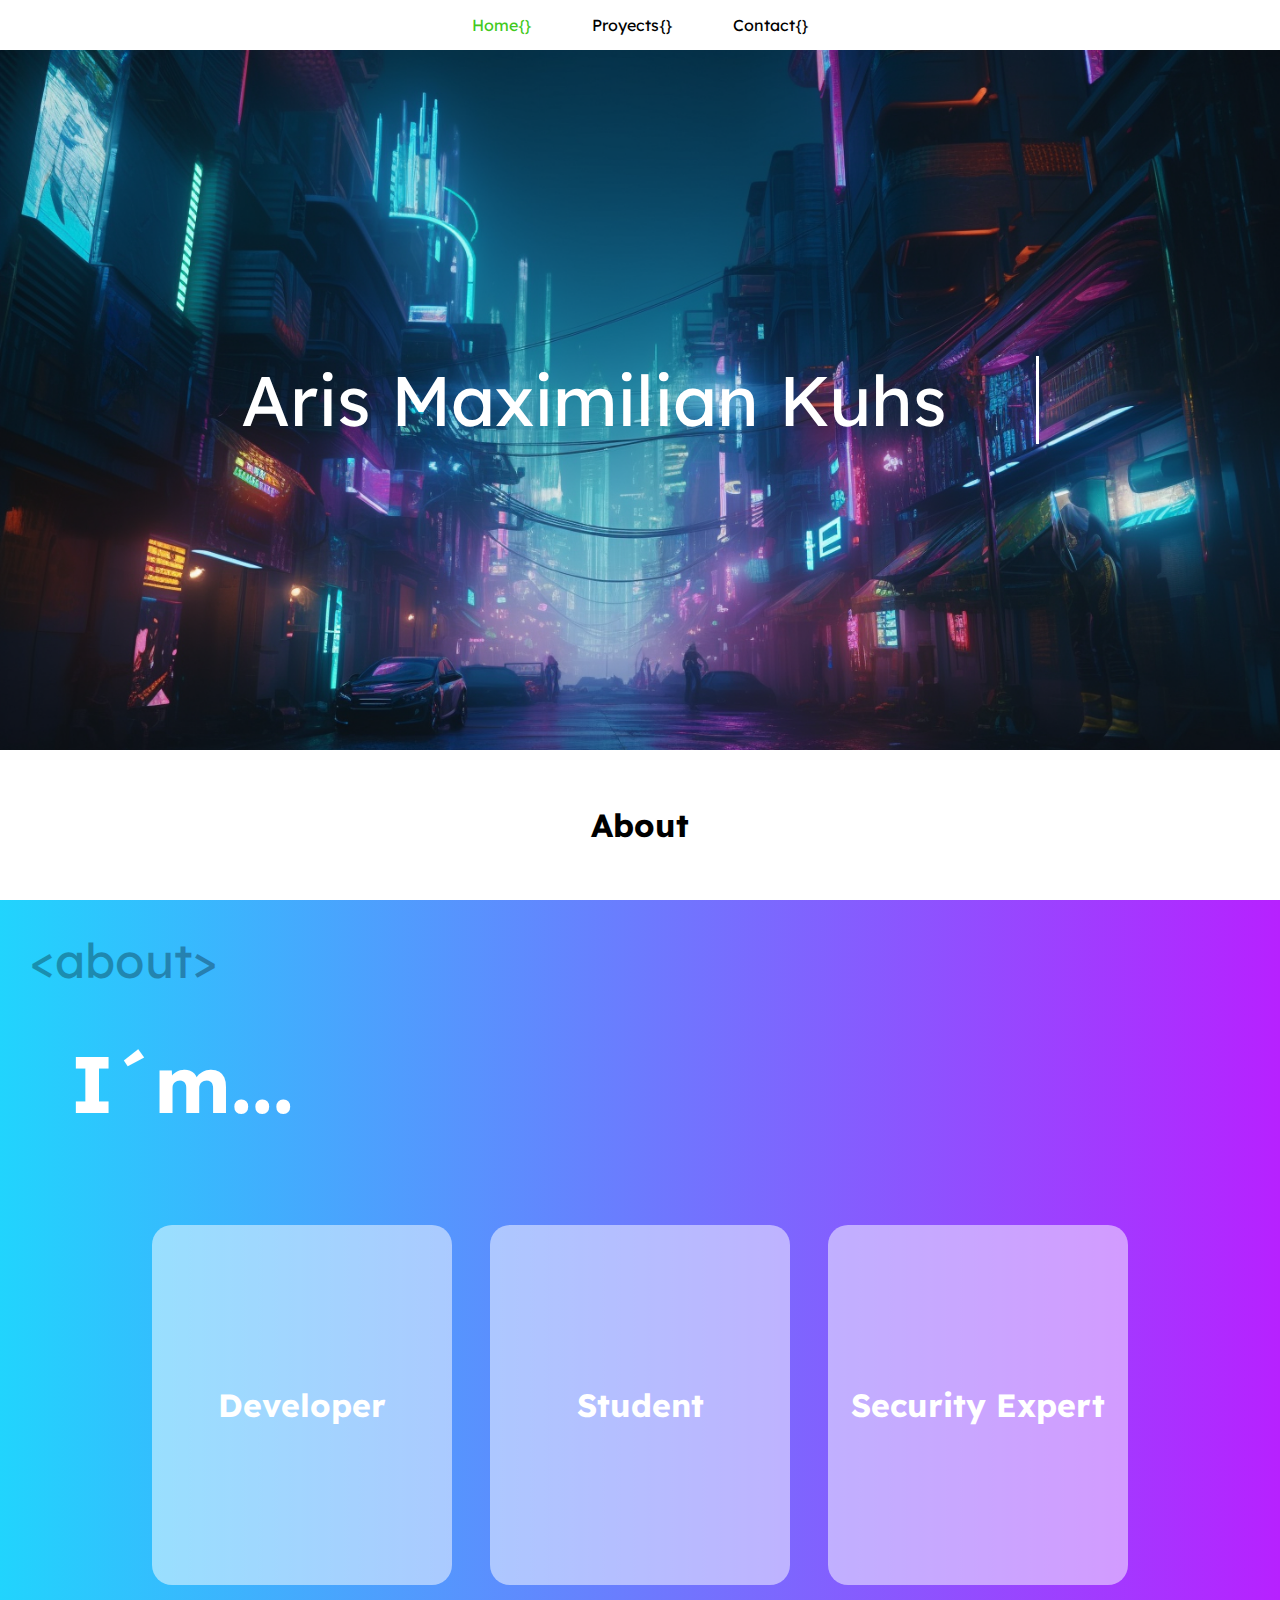
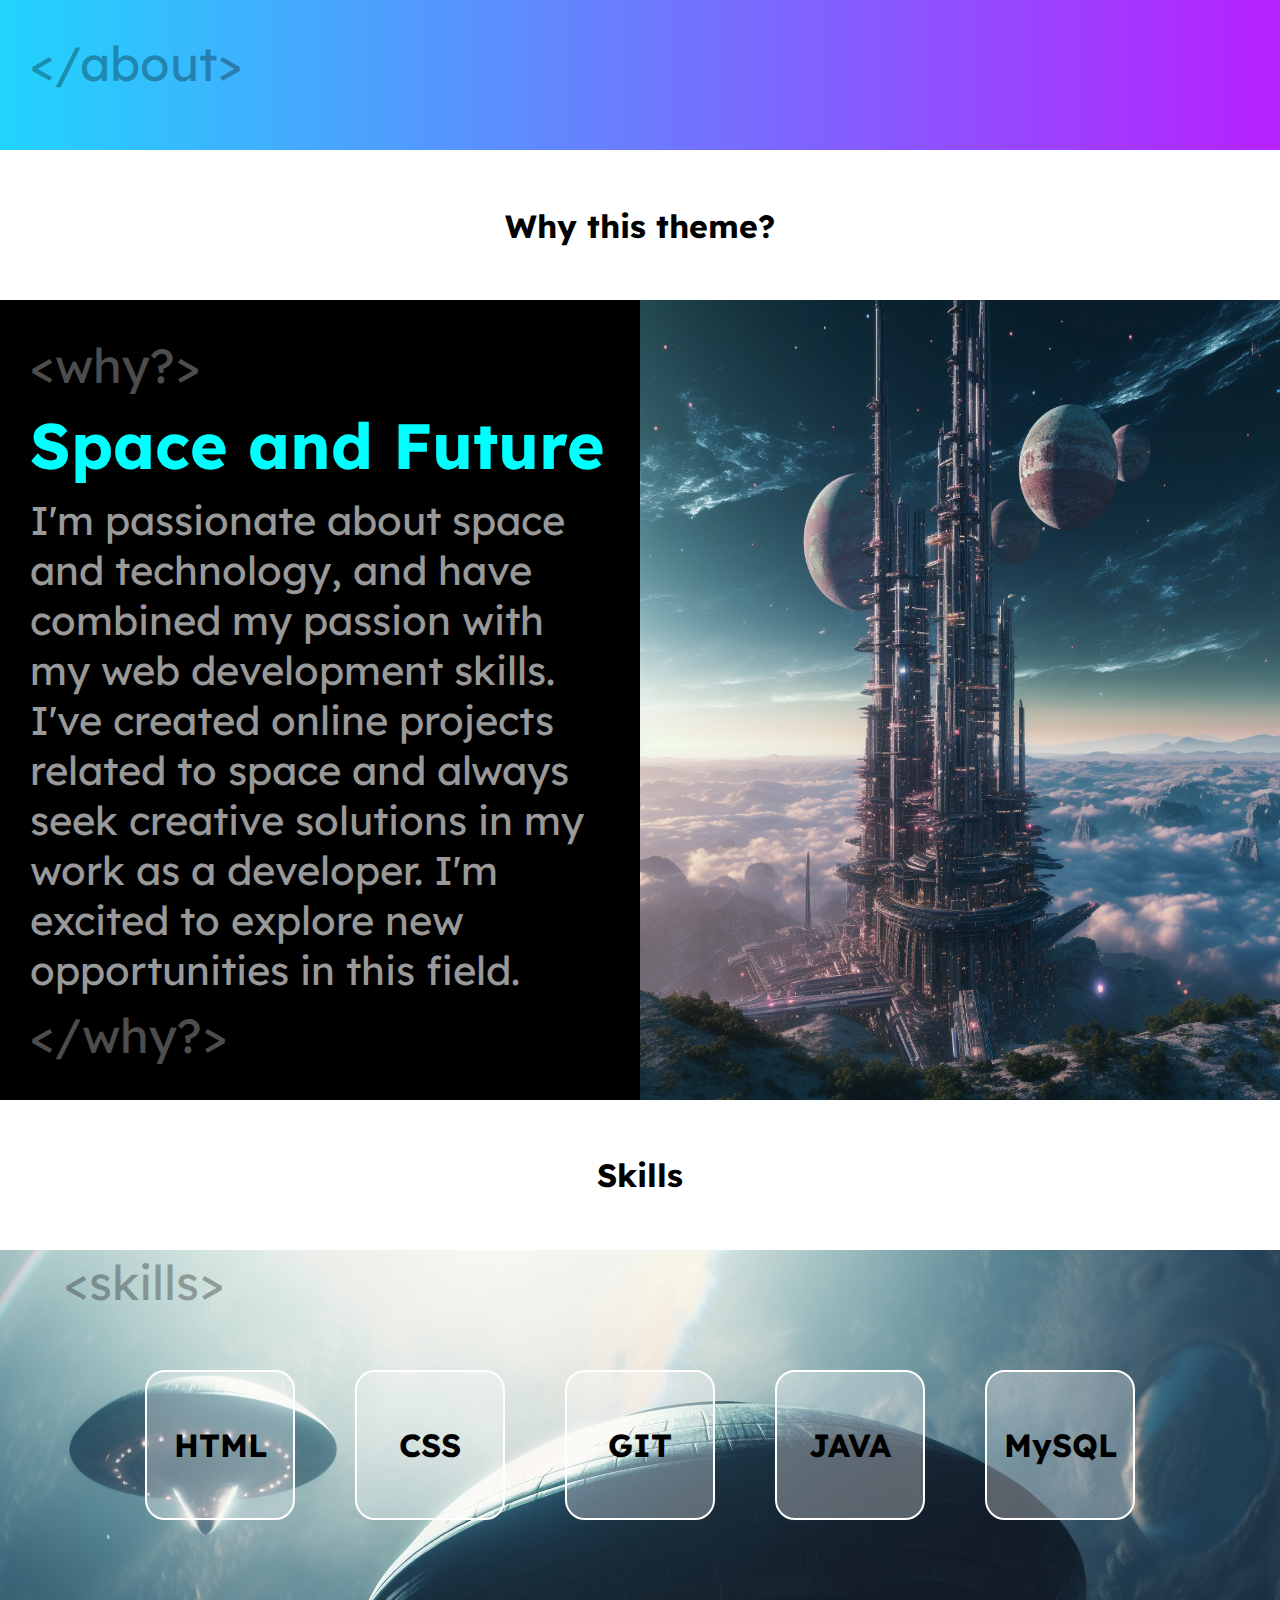
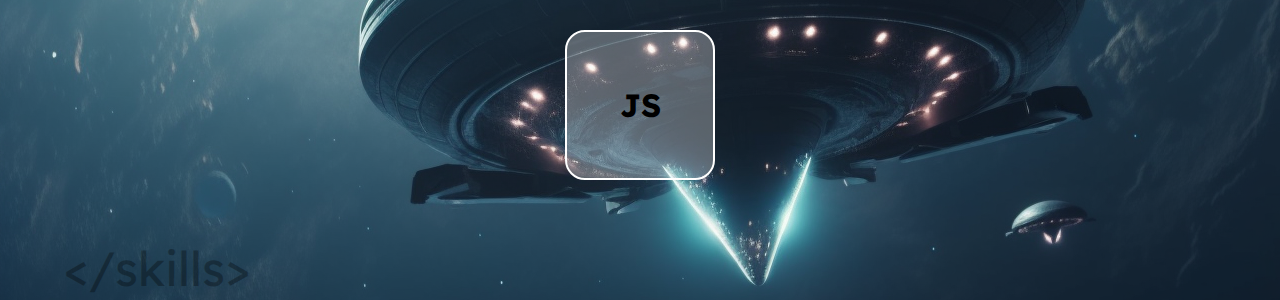
==== index.html @ 4d80224f "Primer commmit" ====
<!DOCTYPE html>
<html lang="en">
<head>
    <meta charset="UTF-8">
    <meta http-equiv="X-UA-Compatible" content="IE=edge">
    <meta name="viewport" content="width=device-width, initial-scale=1.0">
    <link rel="stylesheet" href="css/index_css.css">
    <link rel="preconnect" href="https://fonts.googleapis.com">
    <link rel="preconnect" href="https://fonts.gstatic.com" crossorigin>
    <link href="https://fonts.googleapis.com/css2?family=Lexend+Deca:wght@600&display=swap" rel="stylesheet">
    <link rel="stylesheet" href="https://cdnjs.cloudflare.com/ajax/libs/font-awesome/4.7.0/css/font-awesome.min.css"> 
    <title>Home</title>
</head>
<body>
    <header>
        <nav>
            <ul>
                <li><a href="">Contact{}</a></li>
                <li><a href="">Proyects{}</a></li>
                <li><a href="" style="color:#42C920">Home{}</a></li>
            </ul>
        </nav>
    </header>

    <div class="portada">
        <div class="texto">
            Aris Maximilian Kuhs
        </div>
    </div>
    
    <div class="container1">
        <div class="box1">
            <h1>About</h1>
        </div>
    </div>

    <div class="container2">
        <p class="about">&lt;about&gt;</p>
        <div class="box2">
            <h1>I´m...</h1>
        </div>
        <div class="main_container">
            <div class="box_container">
                <div class="box3">
                    <h1>Developer</h1> <br>
                    <p>As a web application developer with 1 year of experience, I have created and maintained dynamic and interactive websites using languages such as HTML, CSS, and JavaScript. 
                        I have worked with databases and version control tools such as Git, and have skills in teamwork and problem-solving. 
                        I am always looking for new challenges to continue learning and growing as a developer.</p>
                </div>
                <div class="box4">
                    <h1>Student</h1>
                    <p> I am an outstanding student with a grade point average of 9.9 in a middle degree and currently pursuing a higher degree with an average of 9 in most subjects. I have skills in teamwork, communication, and problem-solving, and I am always seeking new opportunities to learn and challenge myself.</p>
                </div>
                <div class="box5">
                    <h1>Security Expert</h1>
                    <p>I have an interest in cybersecurity and have basic knowledge of ethical hacking thanks to courses I have taken on my own. I like to stay up to date on the latest trends in information security and am committed to the ethical use of my skills to protect systems and data. 
                        I am excited to explore new opportunities in cybersecurity and apply my skills in a professional setting.</p>
                </div>
            </div>
        </div>
        <p class="about">&lt;/about&gt;</p>
    </div>

    <div class="container3">
        <div class="box">
            <h1>Why this theme?</h1>
        </div>
    </div>

    <div class="container4">
        <div class="box6">
            <p class="why" style="font-size: 3rem; opacity: 0.3;">&lt;why?&gt;</p>
            <h1>Space and Future</h1>
            <p>I'm passionate about space and technology, and have combined my passion with my web development skills. 
                I've created online projects related to space and always seek creative solutions in my work as a developer. 
                I'm excited to explore new opportunities in this field.</p>
            <p class="why" style="font-size: 3rem; opacity: 0.3;">&lt;/why?&gt;</p>
        </div>
        <div class="box7">
        </div>
    </div>

    <div class="container5">
        <div class="box">
            <h1>Skills</h1>
        </div>
    </div>

    <div class="container6">
        <p class="about">&lt;skills&gt;</p>
        <div class="container6_box">
            <div class="skills">
                <h1>HTML</h1>
            </div>
            <div class="skills">
                <h1>CSS</h1>
            </div>
            <div class="skills">
                <h1>GIT</h1>
            </div>
            <div class="skills">
                <h1>JAVA</h1>
            </div>
            <div class="skills">
                <h1>MySQL</h1>
            </div>
            <div class="skills">
                <h1>JS</h1>
            </div>
        </div>
        <p class="about">&lt;/skills&gt;</p>
    </div>

</body>
</html>
---- css/index_css.css ----
*{
    padding: 0px;
    margin: 0px;
    box-sizing: border-box;
    font-family: 'Lexend Deca', sans-serif;
}

body{
    height: 100vh;
}

nav{
    width: 100%;
    background-color: white;
    height: 50px;
    display: flex;
    justify-content: center;
    align-items: center;
}

nav ul {
    list-style: none;
    overflow: hidden; 
}

nav ul li{
    float: right;
}

nav ul li:hover a{
    color: #42C920;
    transition: 0.3s;
}

nav ul li a{
    text-decoration: none;
    color: black;
    margin: 30px;
}

.portada {
    height: 700px;
    display: grid;
    place-items: center;
    /* background: radial-gradient(circle at 50% -20.71%, #ff65b3 0, #ff59c0 10%, #ff4ecd 20%, #ff45d9 30%, #ff3fe6 40%, #f23cf2 50%, #d33ffe 60%, #ad46ff 70%, #7b4fff 80%, #0058ff 90%, #0060ff 100%); */
    background-image: url(../img/cyber3.png);
    background-repeat: no-repeat;
    background-size: 100% auto;
}
  
.texto {
    width: 19ch;
    animation: typing 2s steps(25), blink .5s step-end infinite alternate;
    white-space: nowrap;
    overflow: hidden;
    border-right: 3px solid;
    font-size: 70px;
    color: white;
}
  
@keyframes typing {
from {
    width: 0
}
}
    
@keyframes blink {
50% {
    border-color: transparent
}
}

.container1{
    width: 100%;
    height: 150px;
    background-color: white;
    display: flex;
    align-items: center;
    justify-content: center;
    flex-wrap: wrap;
}

.box{
    width: 75%;
    height: 75%;
    margin: 20px;
    color: black;
    display: flex;
    justify-content: center;
    align-items: center;
}

.box_texto h1{
    font-size: 65px;
    color: white;
}

.box_texto{
    width: 80%;
    height: 85%;
}

.container2{
    width: 100%;
    height: 850px;
    background: linear-gradient(to right, #21D4FD , #B721FF);
    background-repeat: no-repeat;
    background-size: 100% auto;
    display: flex;
    position: relative;
    flex-wrap: wrap;
    padding: 30px;
}

.box2{
    height: 130px;
    width: 100%;
    display: flex;
    justify-content: left;
    margin-bottom: 30px;
}

.about{
    font-size: 3rem;
    opacity: 0.3;
}

.box2 h1{
    color: white;
    font-size: 5rem;
    display: block;
    display: flex;
    align-items: center;
    margin-left: 40px;
}

.main_container{
    width: 100%;
    height: max-content;
    display: flex;
    justify-content: center;
    align-items: center;
}

.box_container{
    width: 80%;
    height: 400px;
    display: flex;
    align-items: center;
    justify-content: space-between;
    flex-wrap: wrap;
}

.box3{
    width: 300px;
    height: 90%;
    border-radius: 20px;
    background-color: rgba(255, 255, 255, 0.5);
    display: flex;
    justify-content: center;
    align-items: center;
    flex-wrap: wrap;
    padding: 20px;
}

.box3 h1{
    color: white;
    font-size: 2rem;
}

.box3 p{
    display: none;
}


.box4{
    width: 300px;
    height: 90%;
    border-radius: 20px;
    background-color: rgba(255, 255, 255, 0.5);
    display: flex;
    justify-content: center;
    align-items: center;
    flex-wrap: wrap;
    padding: 20px;
}

.box4 h1{
    color: white;
    font-size: 2rem;
}

.box4 p{
    display: none;
}

.box5{
    width: 300px;
    height: 90%;
    border-radius: 20px;
    background-color: rgba(255, 255, 255, 0.5);
    display: flex;
    justify-content: center;
    align-items: center;
    flex-wrap: wrap;
    padding: 20px;
}

.box5 h1{
    color: white;
    font-size: 2rem;
}

.box5 p{
    display: none;
}

.container3{
    width: 100%;
    height: 150px;
    background-color: white;
    display: flex;
    align-items: center;
    justify-content: center;
    flex-wrap: wrap;
}

.container4{
    width: 100%;
    height: 800px;
    background-color: white;
    display: flex;
    justify-content: center;
    align-items: center;
}

.box6{
    width: 50%;
    height: 100%;
    background-color: black;
    color: white;
    display: flex;
    align-items: center;
    flex-wrap: wrap;
    padding: 30px;
}

.box6 h1{
    font-size: 4rem;
    color: cyan;
}

.box6 p{
    font-size: 2.5rem;
    opacity: 0.6;
}

.box7{
    width: 50%;
    height: 100%;
    background-image: url(../img/torre1.png);
    background-repeat: no-repeat;
    background-size: 100% 100%;
}

.container5{
    width: 100%;
    height: 150px;
    display: flex;
    justify-content: center;
    align-items: center;
}

.container6{
    width: 100%;
    height: 650px;
    display: flex;
    justify-content: center;
    align-items: center;
    background-image: url(../img/space.png);
    flex-wrap: wrap;
}

.container6_box{
    width: 90%;
    height: 80%;
    display: flex;
    justify-content: center;
    align-items: center;
    flex-wrap: wrap;
}

.container6 p{
    width: 90%;
    font-size: 3rem;
    opacity: 0.3;
}

.skills{
    width: 150px;
    height: 150px;
    display: flex;
    align-items: center;
    justify-content: center;
    border: 2px solid white;
    background-color: rgba(255, 255, 255, 0.3);
    border-radius: 20px;
    margin: 30px;
}
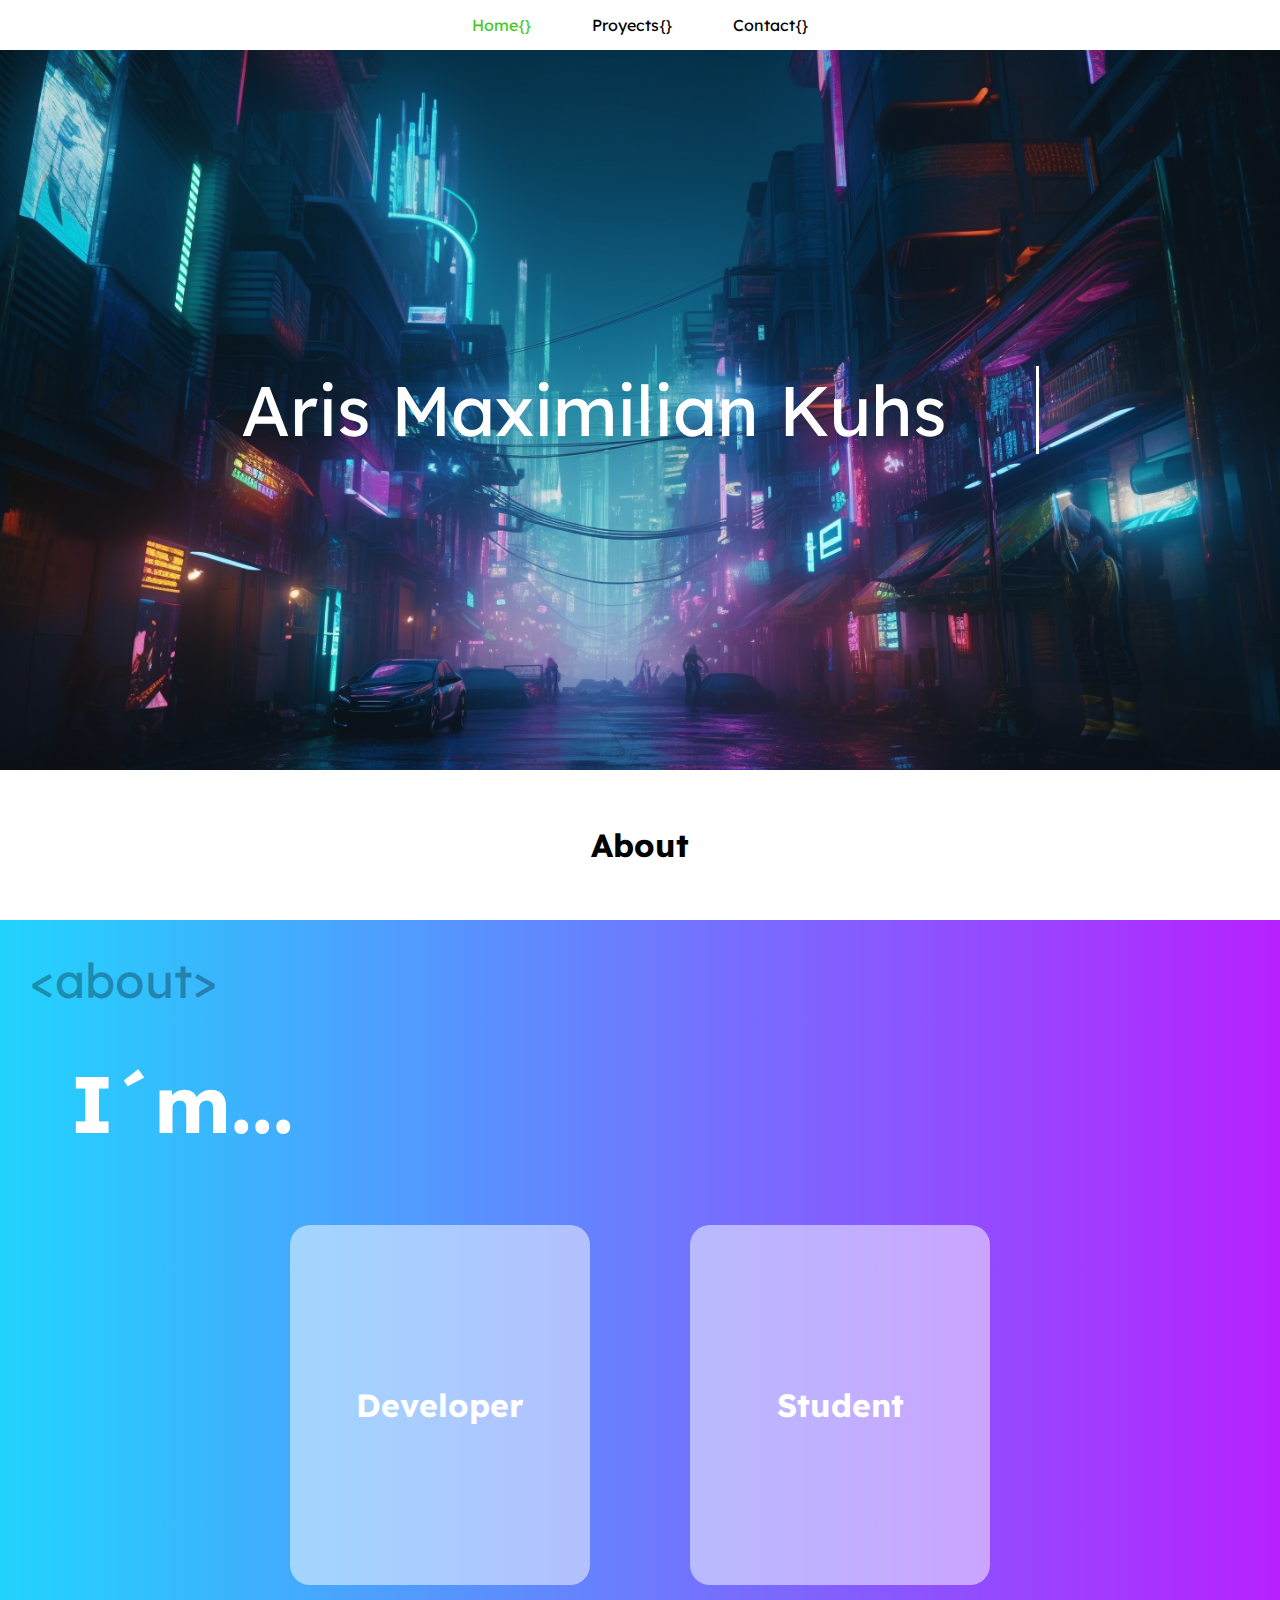
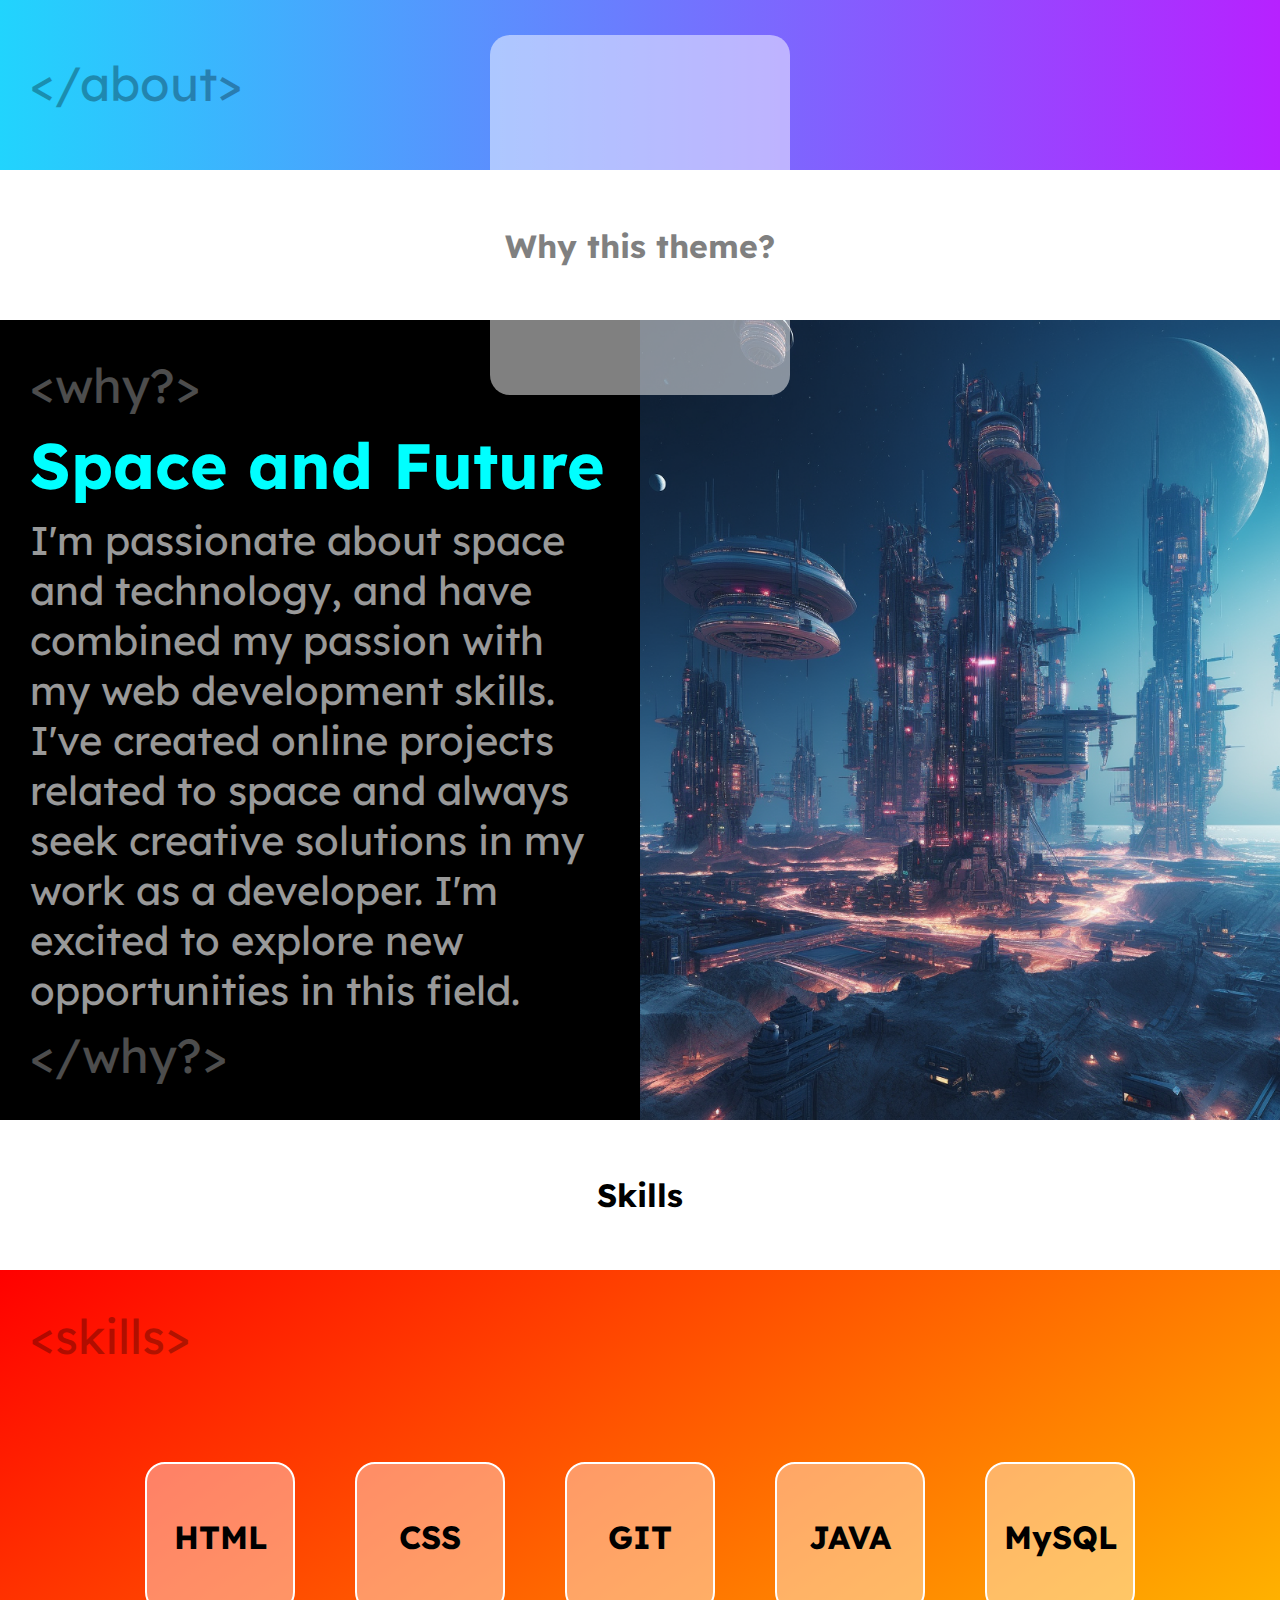
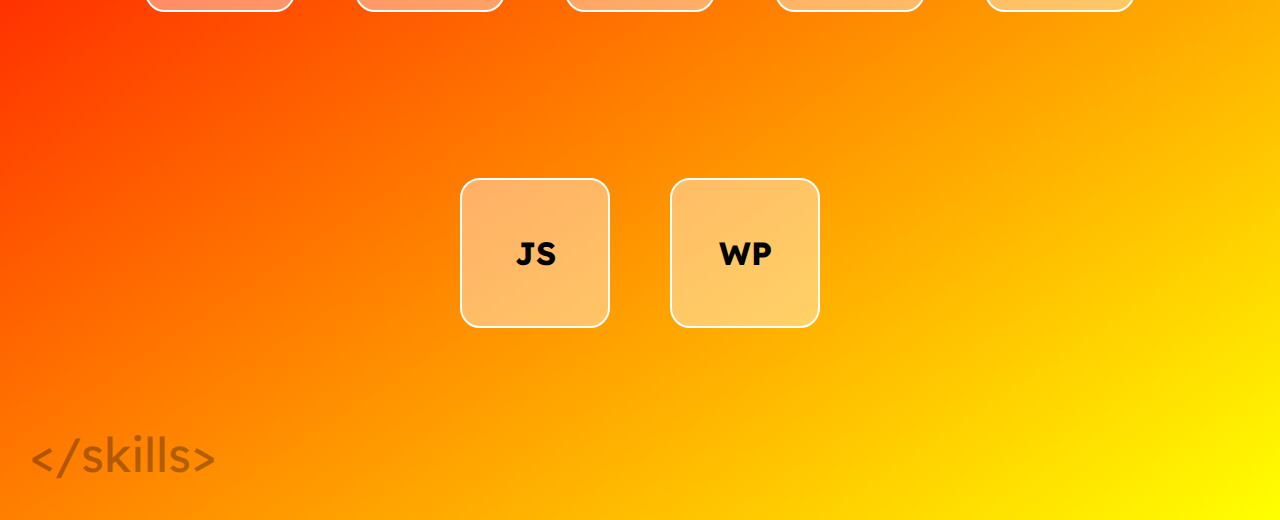
==== commit 55f84707: "cambios" ====
--- a/index.html
+++ b/index.html
@@ -47,11 +47,11 @@
                         I have worked with databases and version control tools such as Git, and have skills in teamwork and problem-solving. 
                         I am always looking for new challenges to continue learning and growing as a developer.</p>
                 </div>
-                <div class="box4">
+                <div class="box3">
                     <h1>Student</h1>
                     <p> I am an outstanding student with a grade point average of 9.9 in a middle degree and currently pursuing a higher degree with an average of 9 in most subjects. I have skills in teamwork, communication, and problem-solving, and I am always seeking new opportunities to learn and challenge myself.</p>
                 </div>
-                <div class="box5">
+                <div class="box3">
                     <h1>Security Expert</h1>
                     <p>I have an interest in cybersecurity and have basic knowledge of ethical hacking thanks to courses I have taken on my own. I like to stay up to date on the latest trends in information security and am committed to the ethical use of my skills to protect systems and data. 
                         I am excited to explore new opportunities in cybersecurity and apply my skills in a professional setting.</p>
@@ -87,7 +87,7 @@
     </div>
 
     <div class="container6">
-        <p class="about">&lt;skills&gt;</p>
+        <p>&lt;skills&gt;</p>
         <div class="container6_box">
             <div class="skills">
                 <h1>HTML</h1>
@@ -107,8 +107,11 @@
             <div class="skills">
                 <h1>JS</h1>
             </div>
+            <div class="skills">
+                <h1>WP</h1>
+            </div>
         </div>
-        <p class="about">&lt;/skills&gt;</p>
+        <p>&lt;/skills&gt;</p>
     </div>
 
 </body>
--- a/css/index_css.css
+++ b/css/index_css.css
@@ -39,13 +39,14 @@
 }
 
 .portada {
-    height: 700px;
+    height: 80vh;
     display: grid;
     place-items: center;
     /* background: radial-gradient(circle at 50% -20.71%, #ff65b3 0, #ff59c0 10%, #ff4ecd 20%, #ff45d9 30%, #ff3fe6 40%, #f23cf2 50%, #d33ffe 60%, #ad46ff 70%, #7b4fff 80%, #0058ff 90%, #0060ff 100%); */
     background-image: url(../img/cyber3.png);
     background-repeat: no-repeat;
-    background-size: 100% auto;
+    background-size: cover;
+    background-position: bottom;
 }
   
 .texto {
@@ -123,6 +124,7 @@
 .about{
     font-size: 3rem;
     opacity: 0.3;
+    width: 100%;
 }
 
 .box2 h1{
@@ -147,7 +149,7 @@
     height: 400px;
     display: flex;
     align-items: center;
-    justify-content: space-between;
+    justify-content: center;
     flex-wrap: wrap;
 }
 
@@ -161,6 +163,8 @@
     align-items: center;
     flex-wrap: wrap;
     padding: 20px;
+    margin: 50px;
+    margin-top: 0;
 }
 
 .box3 h1{
@@ -172,49 +176,6 @@
     display: none;
 }
 
-
-.box4{
-    width: 300px;
-    height: 90%;
-    border-radius: 20px;
-    background-color: rgba(255, 255, 255, 0.5);
-    display: flex;
-    justify-content: center;
-    align-items: center;
-    flex-wrap: wrap;
-    padding: 20px;
-}
-
-.box4 h1{
-    color: white;
-    font-size: 2rem;
-}
-
-.box4 p{
-    display: none;
-}
-
-.box5{
-    width: 300px;
-    height: 90%;
-    border-radius: 20px;
-    background-color: rgba(255, 255, 255, 0.5);
-    display: flex;
-    justify-content: center;
-    align-items: center;
-    flex-wrap: wrap;
-    padding: 20px;
-}
-
-.box5 h1{
-    color: white;
-    font-size: 2rem;
-}
-
-.box5 p{
-    display: none;
-}
-
 .container3{
     width: 100%;
     height: 150px;
@@ -232,6 +193,10 @@
     display: flex;
     justify-content: center;
     align-items: center;
+}
+
+.why{
+    width: 100%;
 }
 
 .box6{
@@ -258,9 +223,10 @@
 .box7{
     width: 50%;
     height: 100%;
-    background-image: url(../img/torre1.png);
+    background-image: url(../img/torre2.png);
     background-repeat: no-repeat;
-    background-size: 100% 100%;
+    background-size: cover;
+    background-position: center;
 }
 
 .container5{
@@ -273,12 +239,13 @@
 
 .container6{
     width: 100%;
-    height: 650px;
-    display: flex;
-    justify-content: center;
-    align-items: center;
-    background-image: url(../img/space.png);
-    flex-wrap: wrap;
+    height: 850px;
+    display: flex;
+    justify-content: center;
+    align-items: center;
+    background:linear-gradient(to bottom right, red, yellow);
+    flex-wrap: wrap;
+    padding: 30px;
 }
 
 .container6_box{
@@ -291,7 +258,7 @@
 }
 
 .container6 p{
-    width: 90%;
+    width: 100%;
     font-size: 3rem;
     opacity: 0.3;
 }
@@ -303,7 +270,7 @@
     align-items: center;
     justify-content: center;
     border: 2px solid white;
-    background-color: rgba(255, 255, 255, 0.3);
+    background-color: rgba(255, 255, 255, 0.4);
     border-radius: 20px;
     margin: 30px;
 }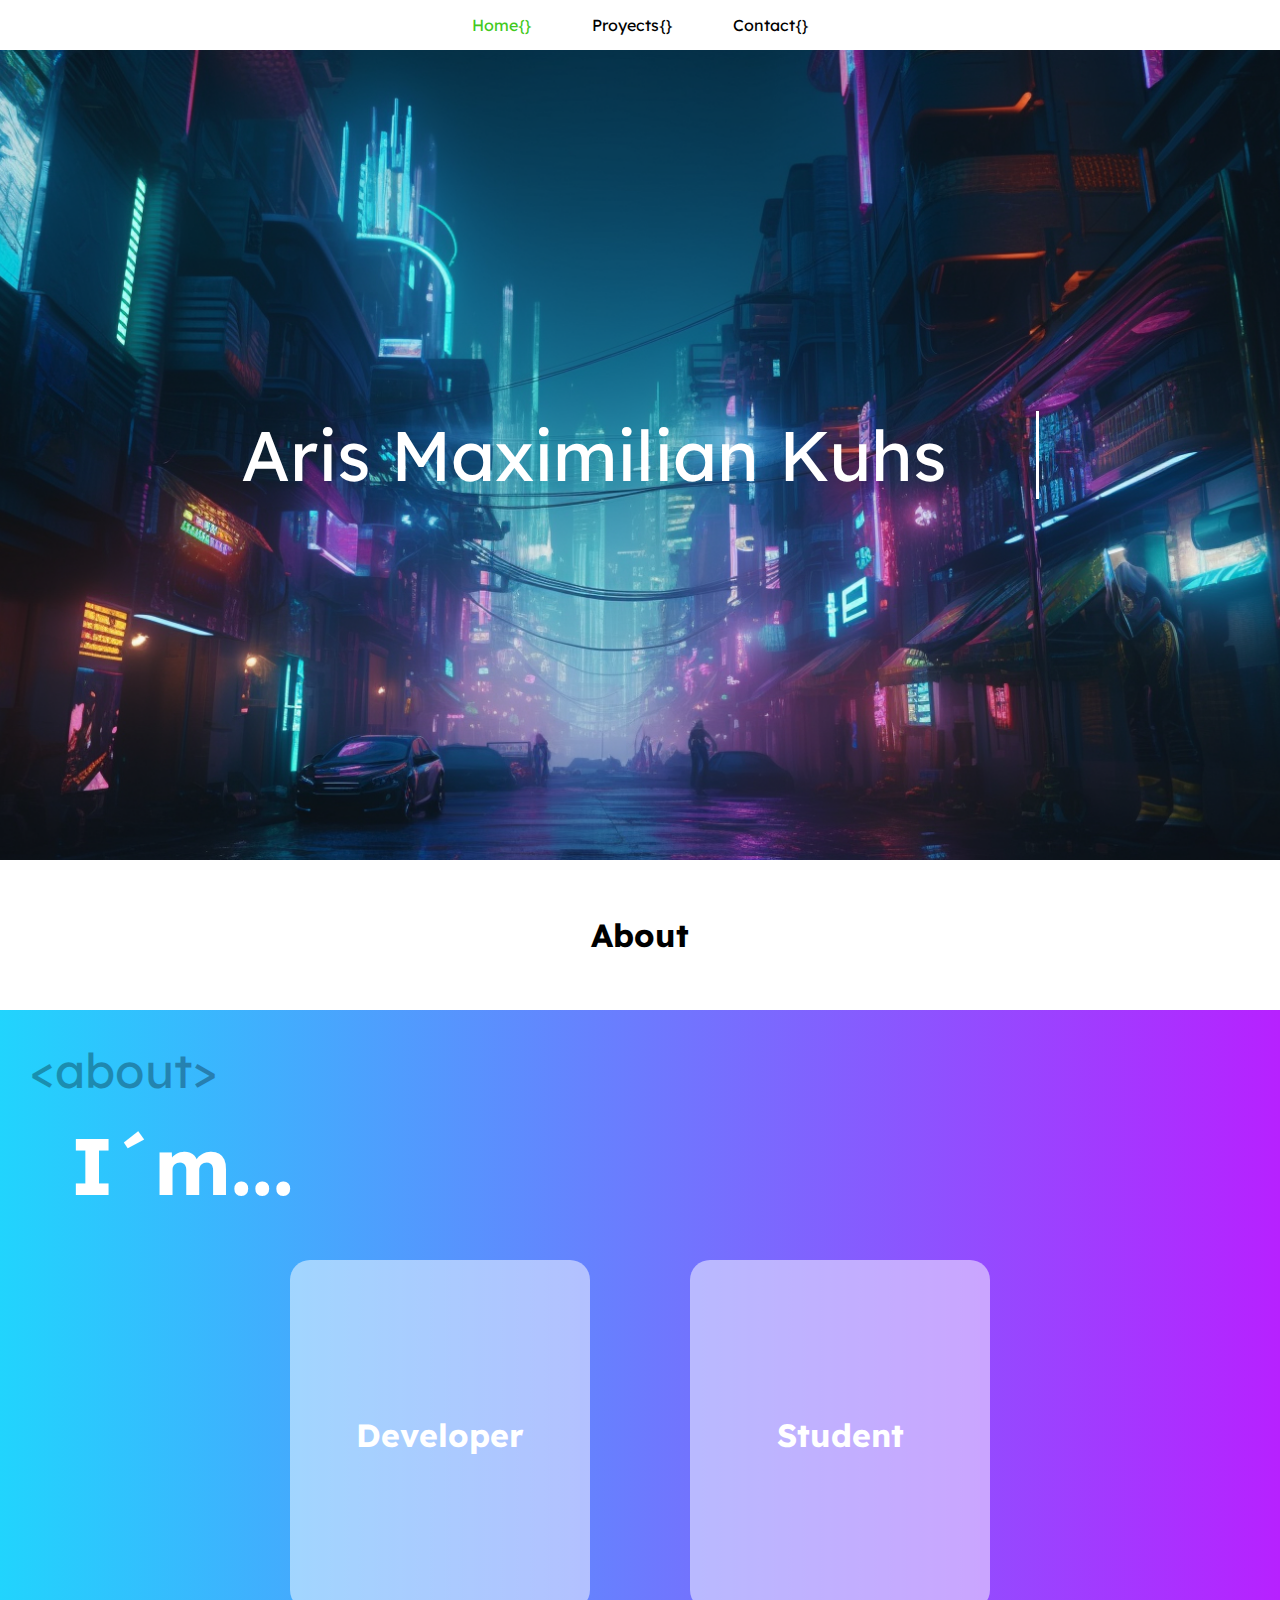
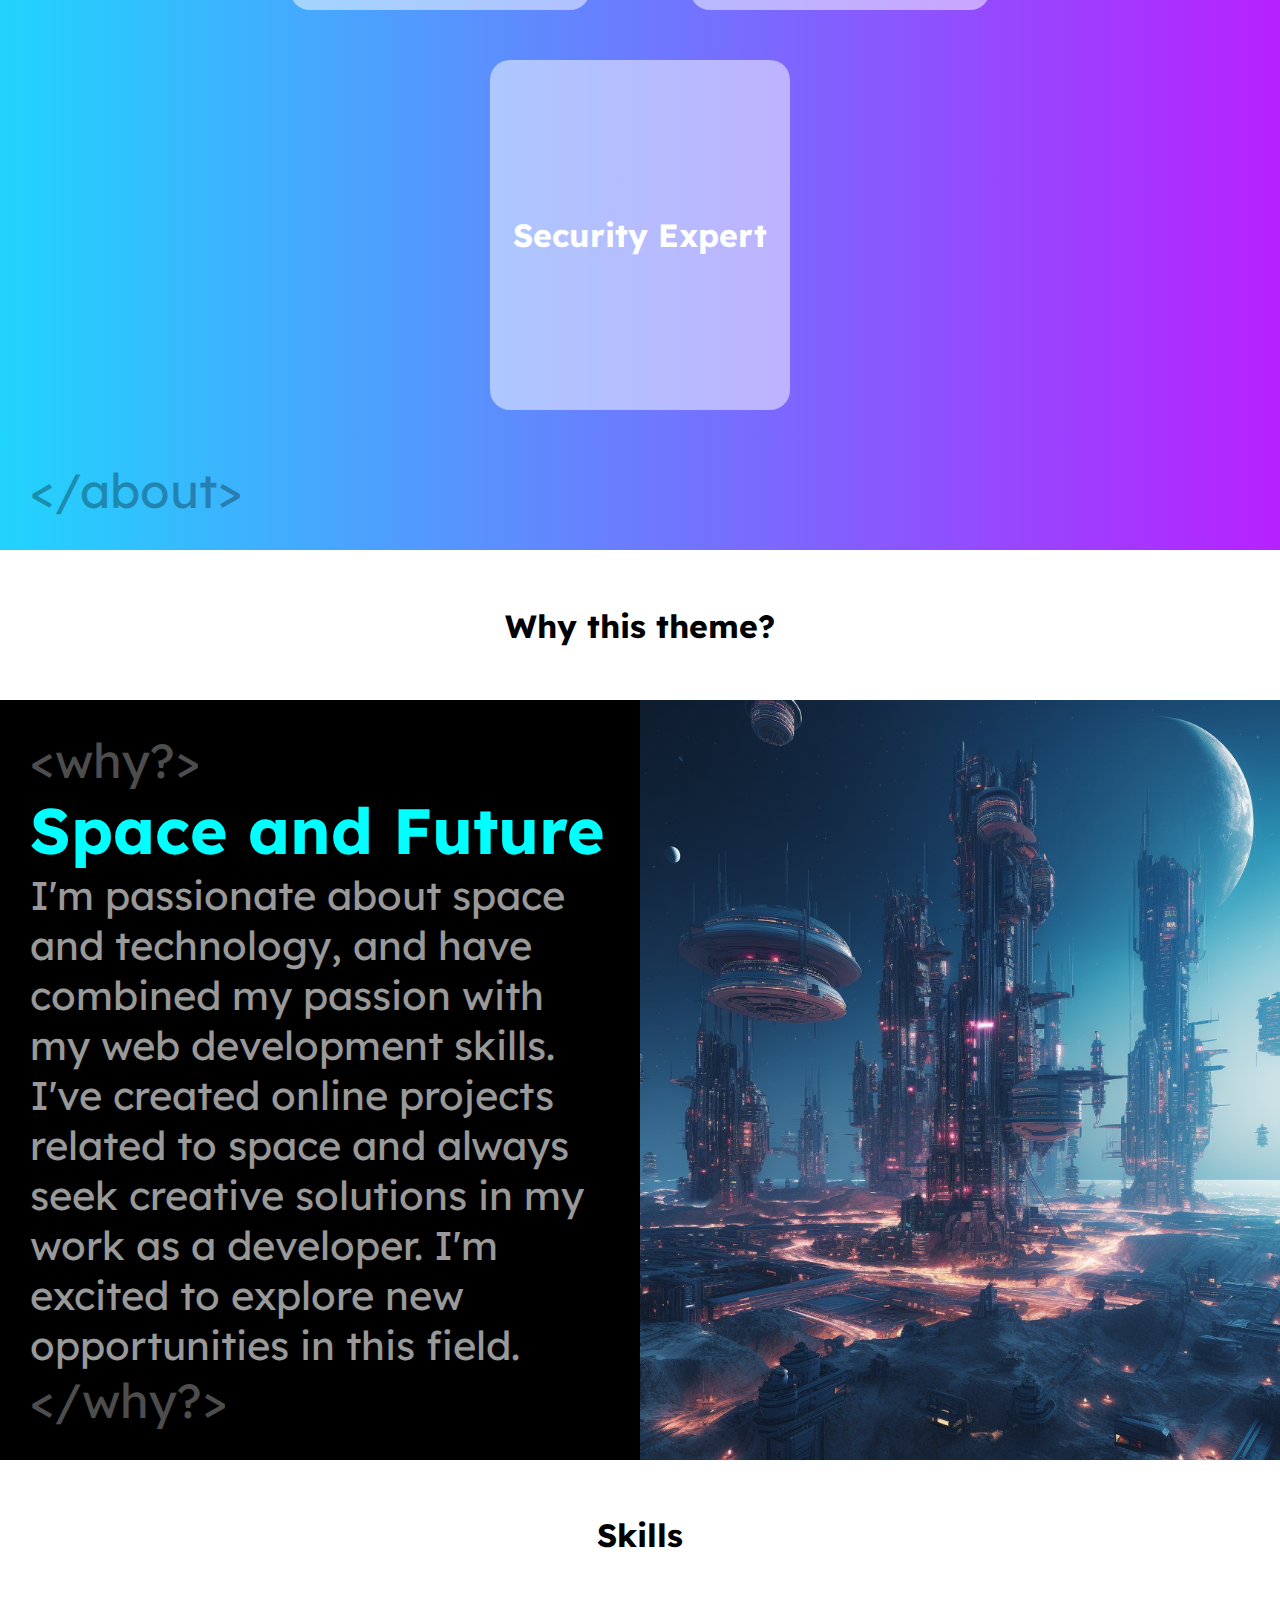
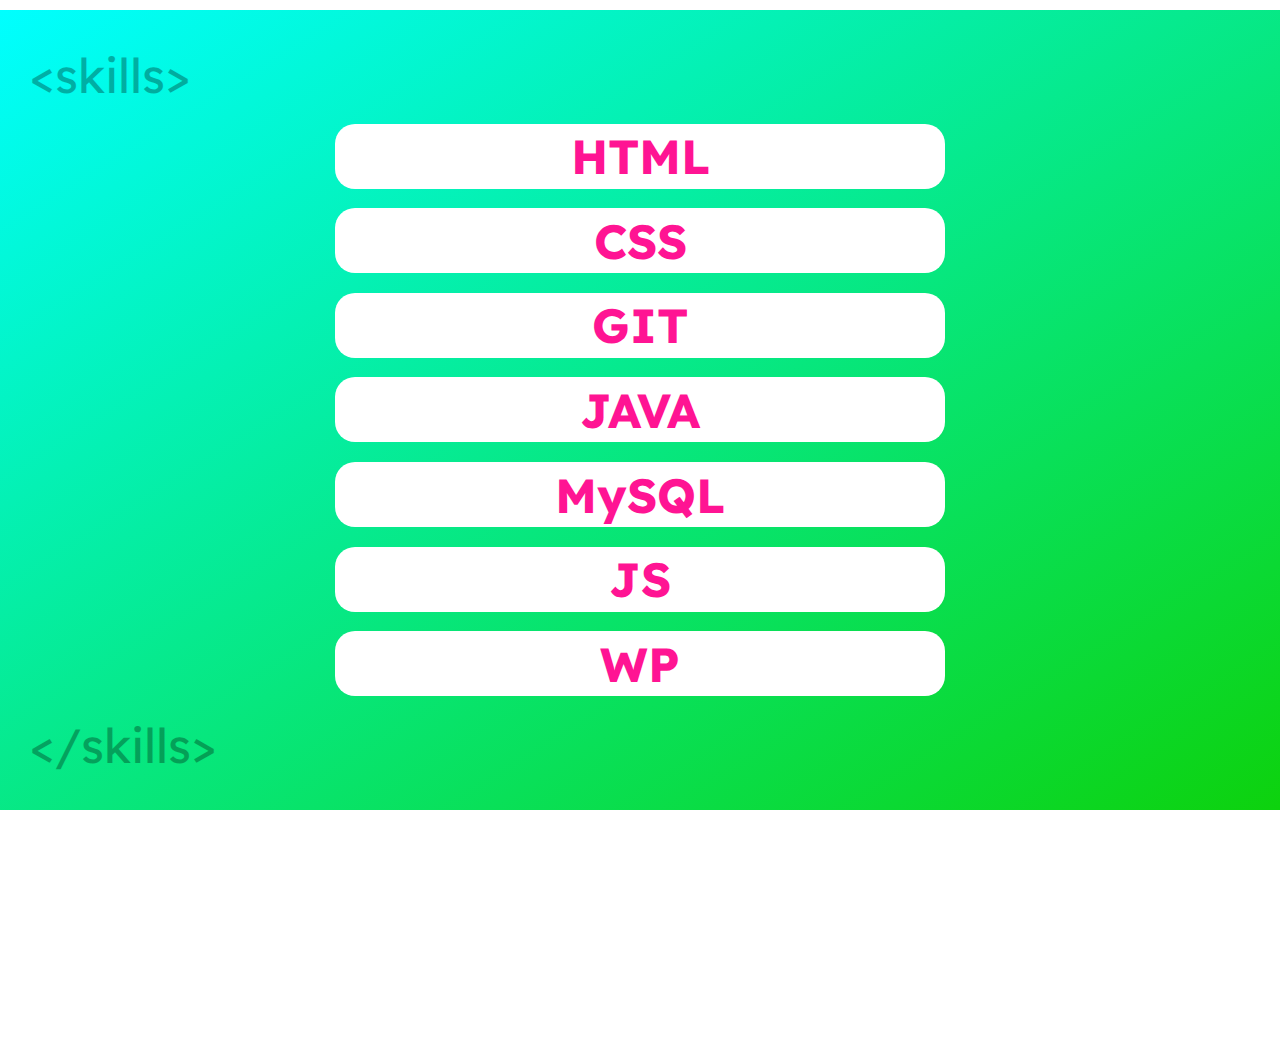
==== commit 0b3a631d: "Nuevos cambios antes de hacer el footer" ====
--- a/index.html
+++ b/index.html
@@ -9,6 +9,7 @@
     <link rel="preconnect" href="https://fonts.gstatic.com" crossorigin>
     <link href="https://fonts.googleapis.com/css2?family=Lexend+Deca:wght@600&display=swap" rel="stylesheet">
     <link rel="stylesheet" href="https://cdnjs.cloudflare.com/ajax/libs/font-awesome/4.7.0/css/font-awesome.min.css"> 
+    <link rel="shortcut icon" href="img/logo.png" type="image/x-icon">
     <title>Home</title>
 </head>
 <body>
@@ -114,5 +115,16 @@
         <p>&lt;/skills&gt;</p>
     </div>
 
+    <footer>
+        <div class="container7">
+            <div class="parte1">
+
+            </div>
+            <div class="parte2">
+                
+            </div>
+        </div>
+    </footer>
+
 </body>
 </html>--- a/css/index_css.css
+++ b/css/index_css.css
@@ -39,7 +39,7 @@
 }
 
 .portada {
-    height: 80vh;
+    height: 90vh;
     display: grid;
     place-items: center;
     /* background: radial-gradient(circle at 50% -20.71%, #ff65b3 0, #ff59c0 10%, #ff4ecd 20%, #ff45d9 30%, #ff3fe6 40%, #f23cf2 50%, #d33ffe 60%, #ad46ff 70%, #7b4fff 80%, #0058ff 90%, #0060ff 100%); */
@@ -103,7 +103,7 @@
 
 .container2{
     width: 100%;
-    height: 850px;
+    height: max-content;
     background: linear-gradient(to right, #21D4FD , #B721FF);
     background-repeat: no-repeat;
     background-size: 100% auto;
@@ -145,8 +145,7 @@
 }
 
 .box_container{
-    width: 80%;
-    height: 400px;
+    width: 90%;
     display: flex;
     align-items: center;
     justify-content: center;
@@ -155,7 +154,7 @@
 
 .box3{
     width: 300px;
-    height: 90%;
+    height: 350px;
     border-radius: 20px;
     background-color: rgba(255, 255, 255, 0.5);
     display: flex;
@@ -188,11 +187,13 @@
 
 .container4{
     width: 100%;
-    height: 800px;
-    background-color: white;
-    display: flex;
-    justify-content: center;
-    align-items: center;
+    height: max-content;
+    background-color: white;
+    display: grid;
+    justify-content: center;
+    align-items: center;
+    grid-template-rows: 1fr;
+    grid-template-columns: 1fr 1fr;
 }
 
 .why{
@@ -200,7 +201,7 @@
 }
 
 .box6{
-    width: 50%;
+    width: 100%;
     height: 100%;
     background-color: black;
     color: white;
@@ -221,7 +222,7 @@
 }
 
 .box7{
-    width: 50%;
+    width: 100%;
     height: 100%;
     background-image: url(../img/torre2.png);
     background-repeat: no-repeat;
@@ -239,17 +240,17 @@
 
 .container6{
     width: 100%;
-    height: 850px;
-    display: flex;
-    justify-content: center;
-    align-items: center;
-    background:linear-gradient(to bottom right, red, yellow);
+    height: 800px;
+    display: flex;
+    justify-content: center;
+    align-items: center;
+    background: linear-gradient(to bottom right, cyan,  rgb(13, 210, 13));
     flex-wrap: wrap;
     padding: 30px;
 }
 
 .container6_box{
-    width: 90%;
+    width: 50%;
     height: 80%;
     display: flex;
     justify-content: center;
@@ -264,13 +265,35 @@
 }
 
 .skills{
-    width: 150px;
-    height: 150px;
-    display: flex;
-    align-items: center;
-    justify-content: center;
-    border: 2px solid white;
-    background-color: rgba(255, 255, 255, 0.4);
+    width: 100%;
+    height: 65px;
+    display: flex;
+    align-items: center;
+    justify-content: center;
     border-radius: 20px;
-    margin: 30px;
+    background-color: white;
+}
+
+.skills h1{
+    font-size: 3rem;
+    color: deeppink;
+}
+
+.skills:hover{
+    height: 80px;
+    transition: ease-in-out 500ms;
+    background-color: lightskyblue;
+    cursor: pointer;
+    border: 3px solid white;
+}
+
+footer{
+    height: 250px;
+    width: 100%;
+    display: grid;
+    grid-template-columns: 1fr 1fr;
+    grid-template-rows: 1fr;
+    align-items: center;
+    justify-content: center;
+    background-color: white;
 }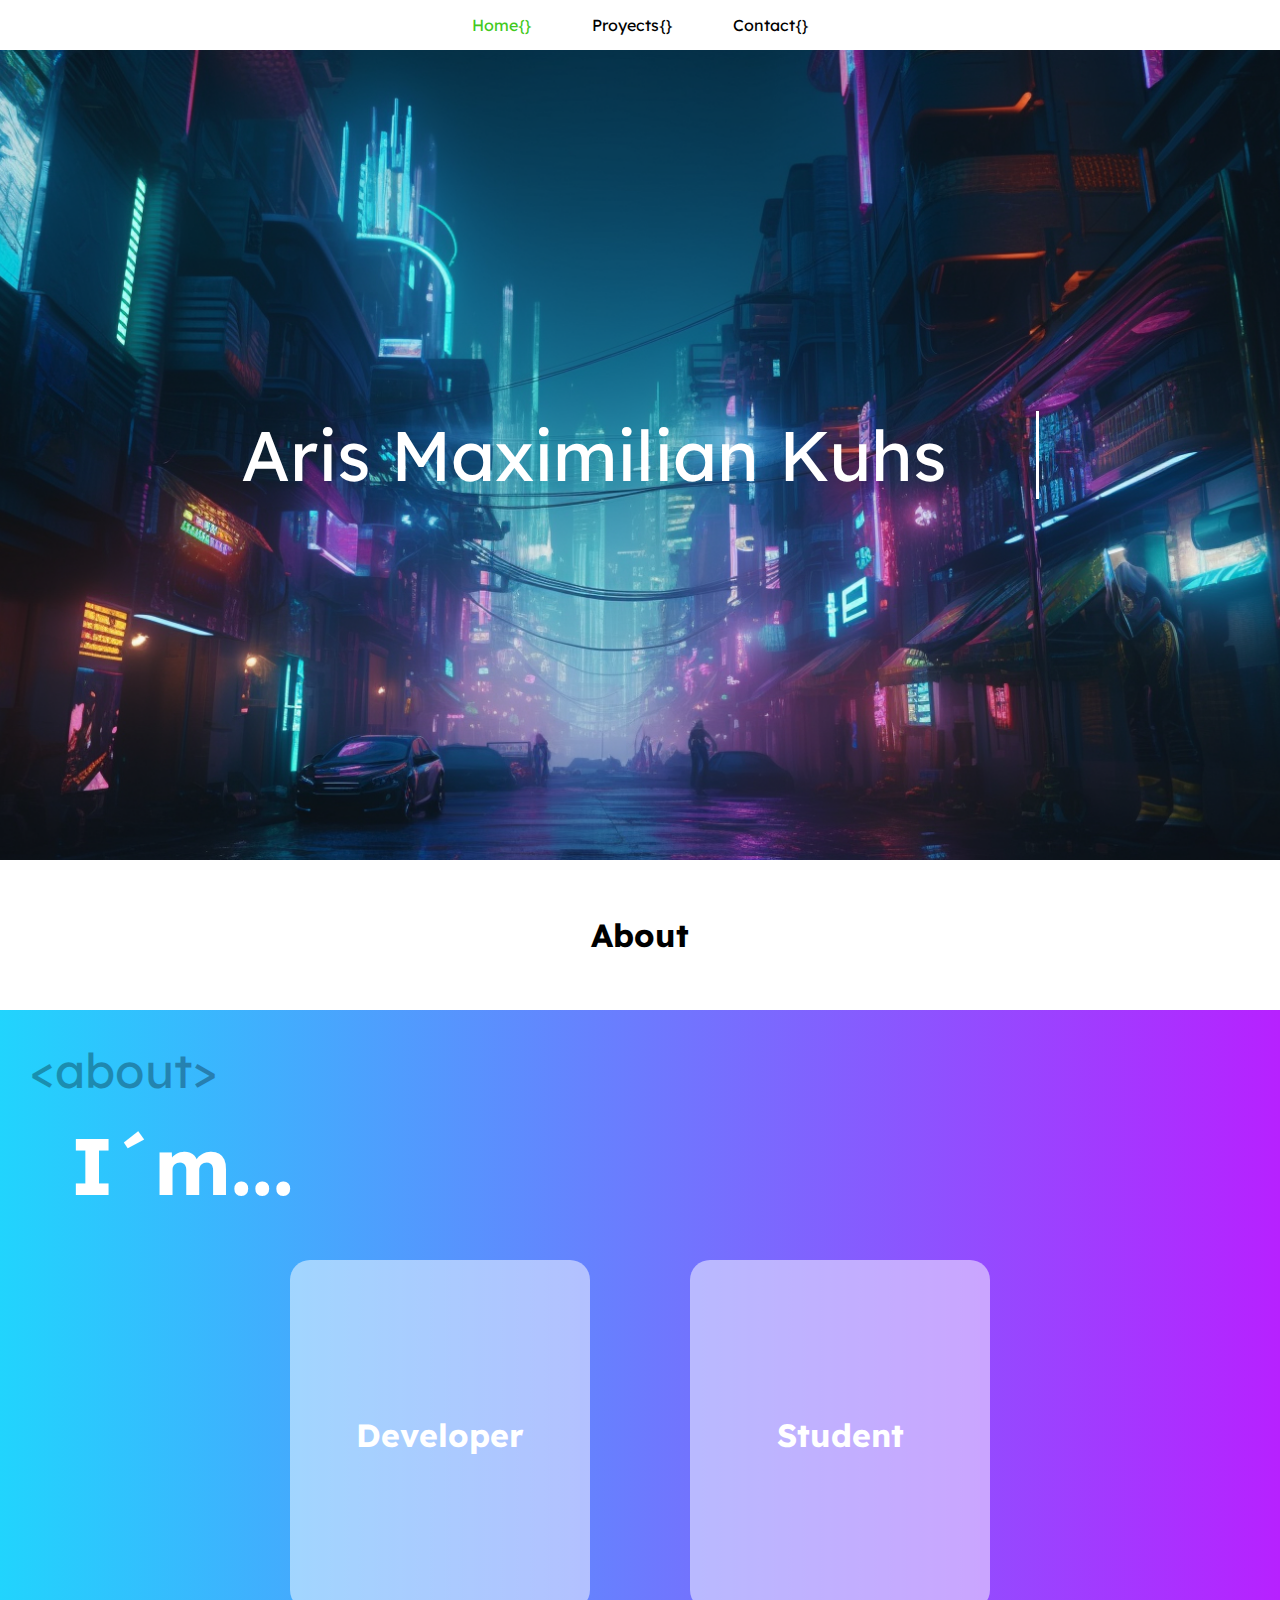
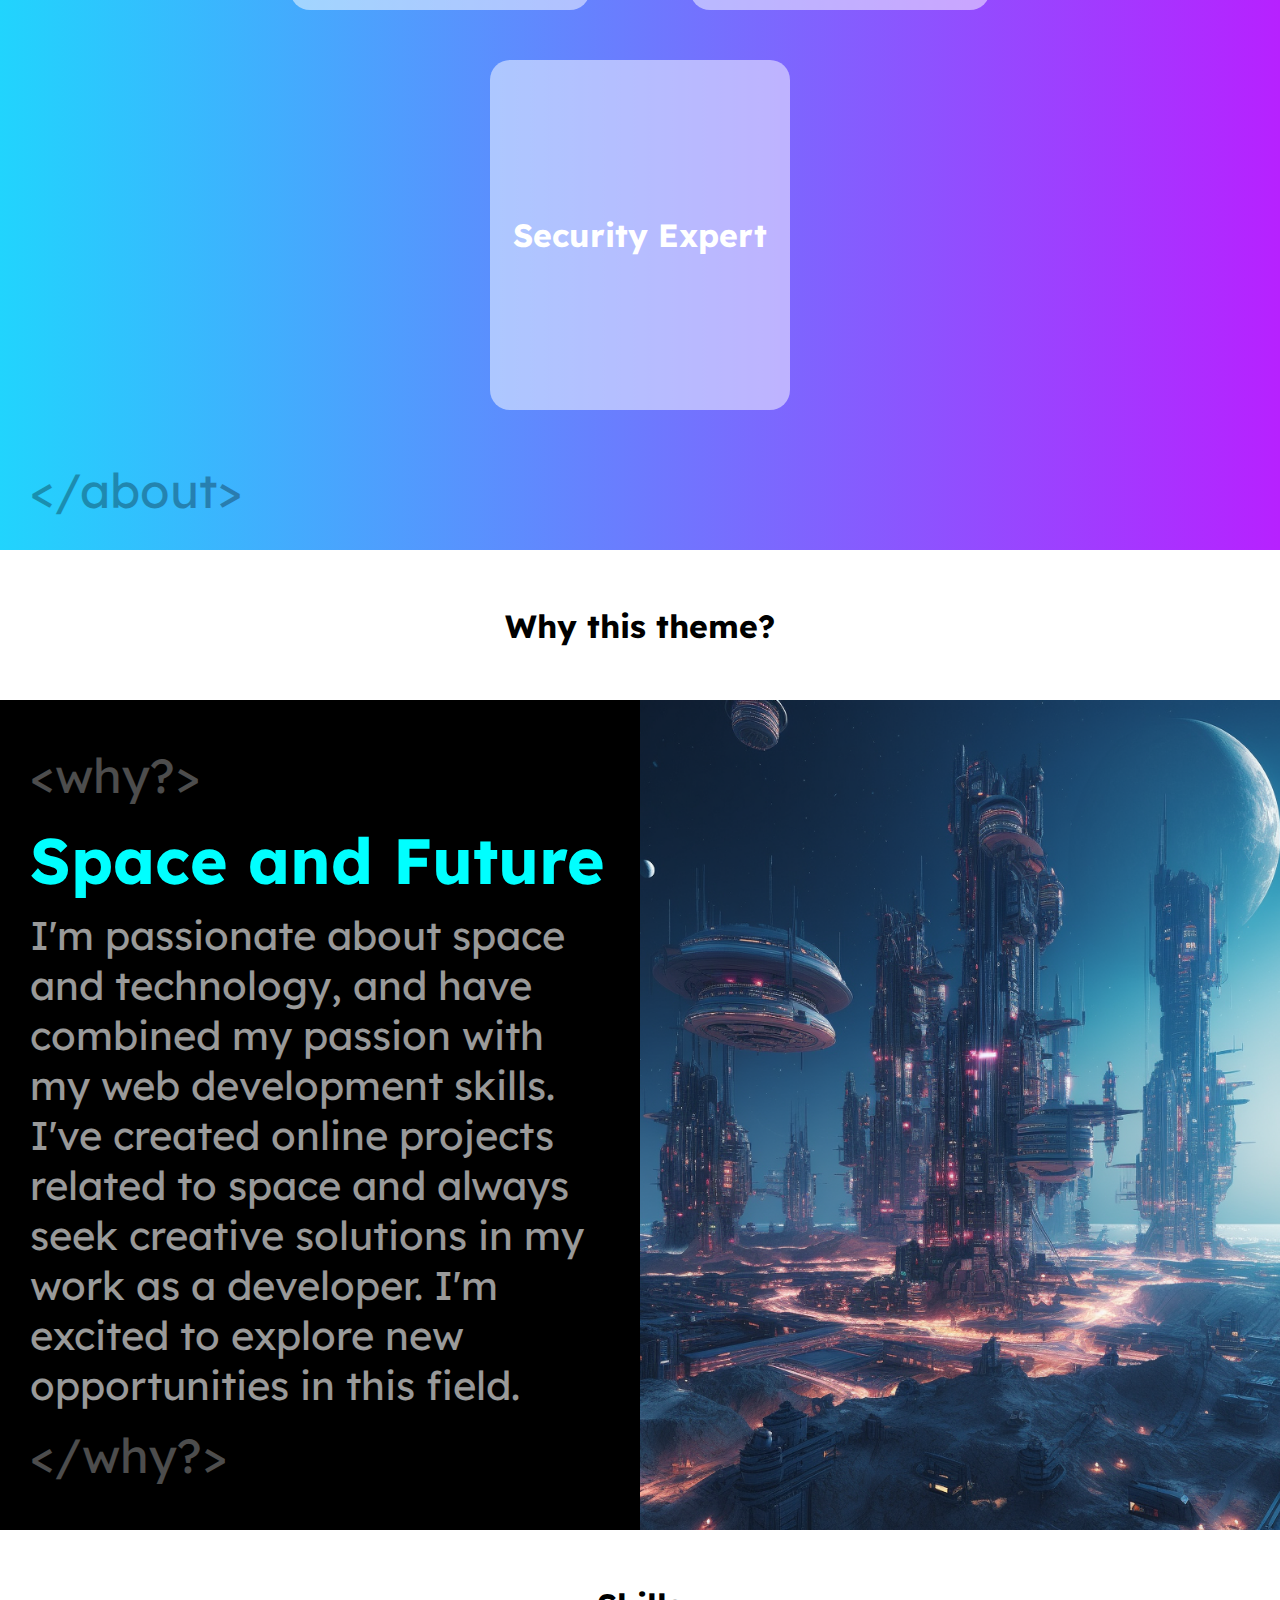
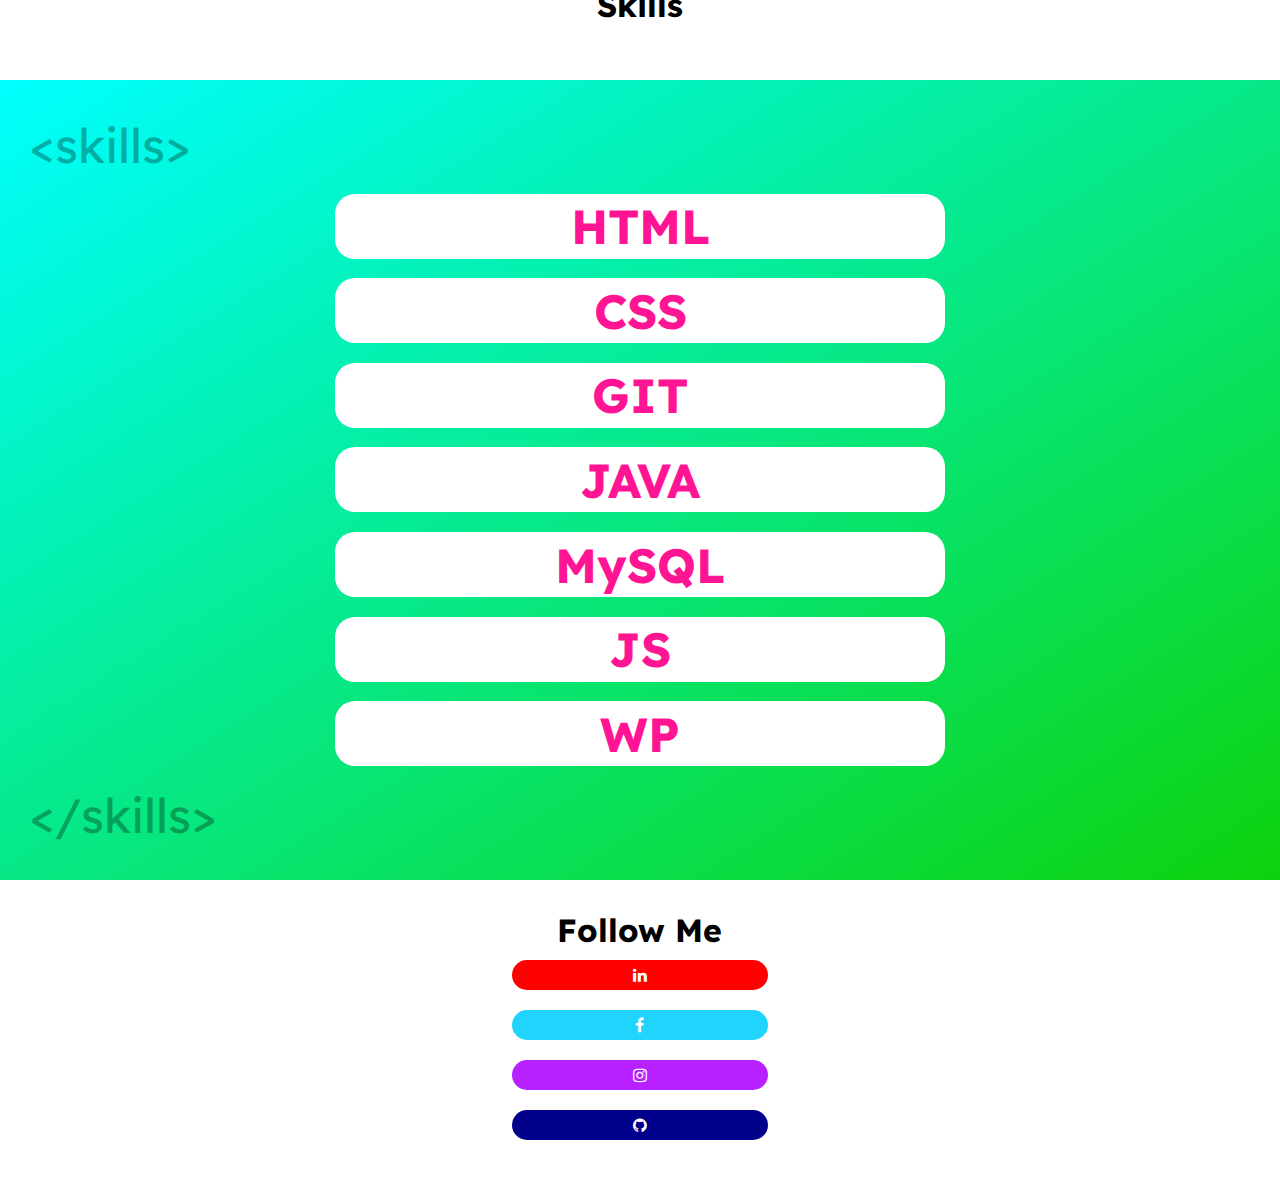
==== commit 7ed65d22: "Estructura de Proyects y Homeç acabada" ====
--- a/index.html
+++ b/index.html
@@ -9,7 +9,7 @@
     <link rel="preconnect" href="https://fonts.gstatic.com" crossorigin>
     <link href="https://fonts.googleapis.com/css2?family=Lexend+Deca:wght@600&display=swap" rel="stylesheet">
     <link rel="stylesheet" href="https://cdnjs.cloudflare.com/ajax/libs/font-awesome/4.7.0/css/font-awesome.min.css"> 
-    <link rel="shortcut icon" href="img/logo.png" type="image/x-icon">
+    <link rel="shortcut icon" href="img/newlogo.png" type="image/x-icon">
     <title>Home</title>
 </head>
 <body>
@@ -118,9 +118,24 @@
     <footer>
         <div class="container7">
             <div class="parte1">
-
+                
             </div>
             <div class="parte2">
+                <h1>Follow Me</h1>
+                <div class="Linkedin">
+                    <a href="https://www.linkedin.com/in/aris-maximilian-kuhs-00b921250/" class="fa fa-linkedin"></a>
+                </div>
+                <div class="facebook">
+                    <a href="https://www.facebook.com/aris.kuhs" class="fa fa-facebook"></a>
+                </div>
+                <div class="insta">
+                    <a href="https://www.instagram.com/aristex12/" class="fa fa-instagram"></a>
+                </div>
+                <div class="github">
+                    <a href="https://github.com/Aristex12" class="fa fa-github"></a>
+                </div>
+            </div>
+            <div class="parte3">
                 
             </div>
         </div>
--- a/css/index_css.css
+++ b/css/index_css.css
@@ -198,6 +198,8 @@
 
 .why{
     width: 100%;
+    margin-top: 15px;
+    margin-bottom: 15px;
 }
 
 .box6{
@@ -214,6 +216,7 @@
 .box6 h1{
     font-size: 4rem;
     color: cyan;
+    margin-bottom: 10px;
 }
 
 .box6 p{
@@ -288,12 +291,85 @@
 }
 
 footer{
-    height: 250px;
-    width: 100%;
+    height: 300px;
+    width: 100%;
+    background-color: white;
+}
+
+.container7{
+    width: 100%;
+    height: 100%;
     display: grid;
-    grid-template-columns: 1fr 1fr;
+    grid-template-columns: 1fr 1fr 1fr;
     grid-template-rows: 1fr;
     align-items: center;
     justify-content: center;
-    background-color: white;
+}
+
+
+
+.parte2{
+    width: 100%;
+    height: 100%;
+    display: flex;
+    align-items: center;
+    justify-content: center;
+    flex-wrap: wrap;
+    flex-direction: column;
+}
+
+.parte2 a{
+    text-decoration: none;
+    color: white;
+}
+
+.parte2 div{
+    margin: 10px;
+}
+
+.parte2 div:hover{
+    cursor: pointer;
+    filter: grayscale(0.5);
+    transition: ease-in-out 500ms;
+    width: 65%;
+}
+
+.Linkedin{
+    display: flex;
+    align-items: center;
+    justify-content: center;
+    border-radius: 20px;
+    width: 60%;
+    height: 10%;
+    background-color: red;
+}
+
+.facebook{
+    display: flex;
+    align-items: center;
+    justify-content: center;
+    border-radius: 20px;
+    width: 60%;
+    height: 10%;
+    background-color: #21D4FD;
+}
+
+.insta{
+    display: flex;
+    align-items: center;
+    justify-content: center;
+    border-radius: 20px;
+    width: 60%;
+    height: 10%;
+    background-color: #B721FF;
+}
+
+.github{
+    display: flex;
+    align-items: center;
+    justify-content: center;
+    border-radius: 20px;
+    width: 60%;
+    height: 10%;
+    background-color: darkblue;
 }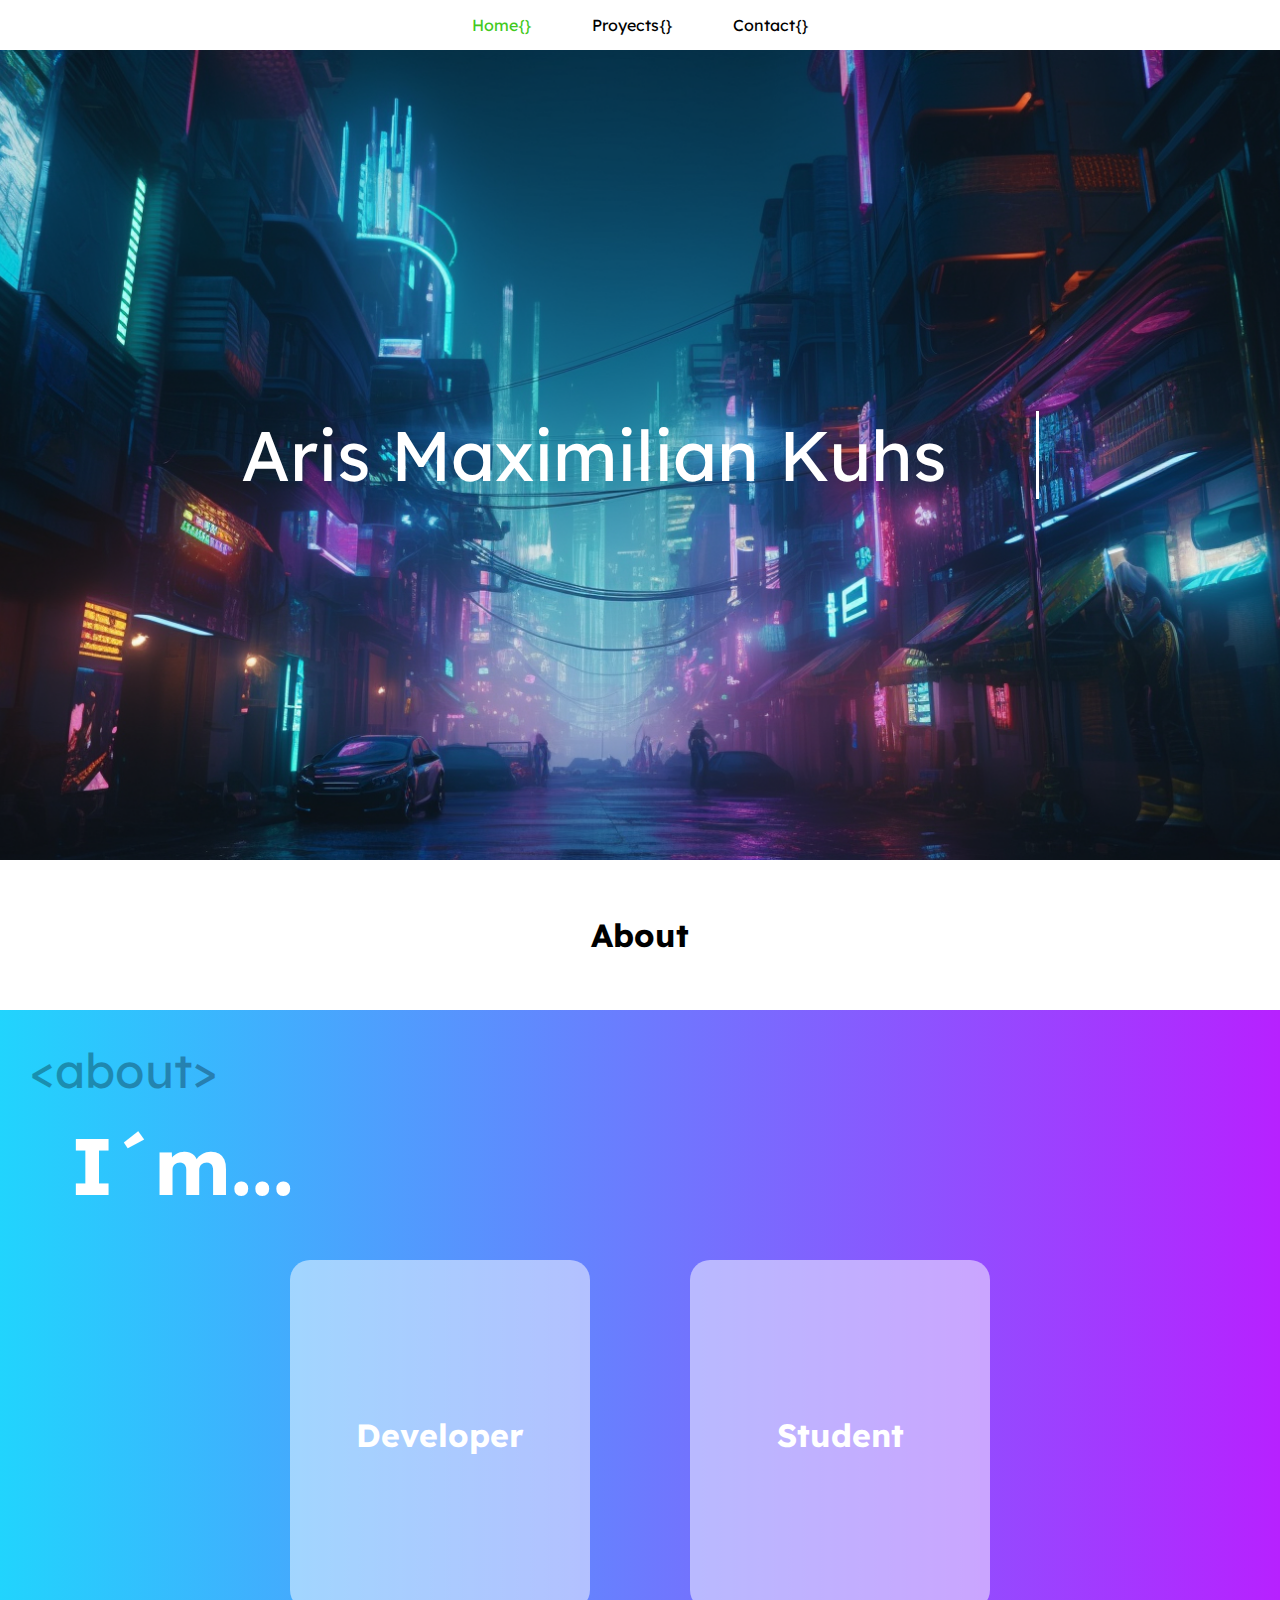
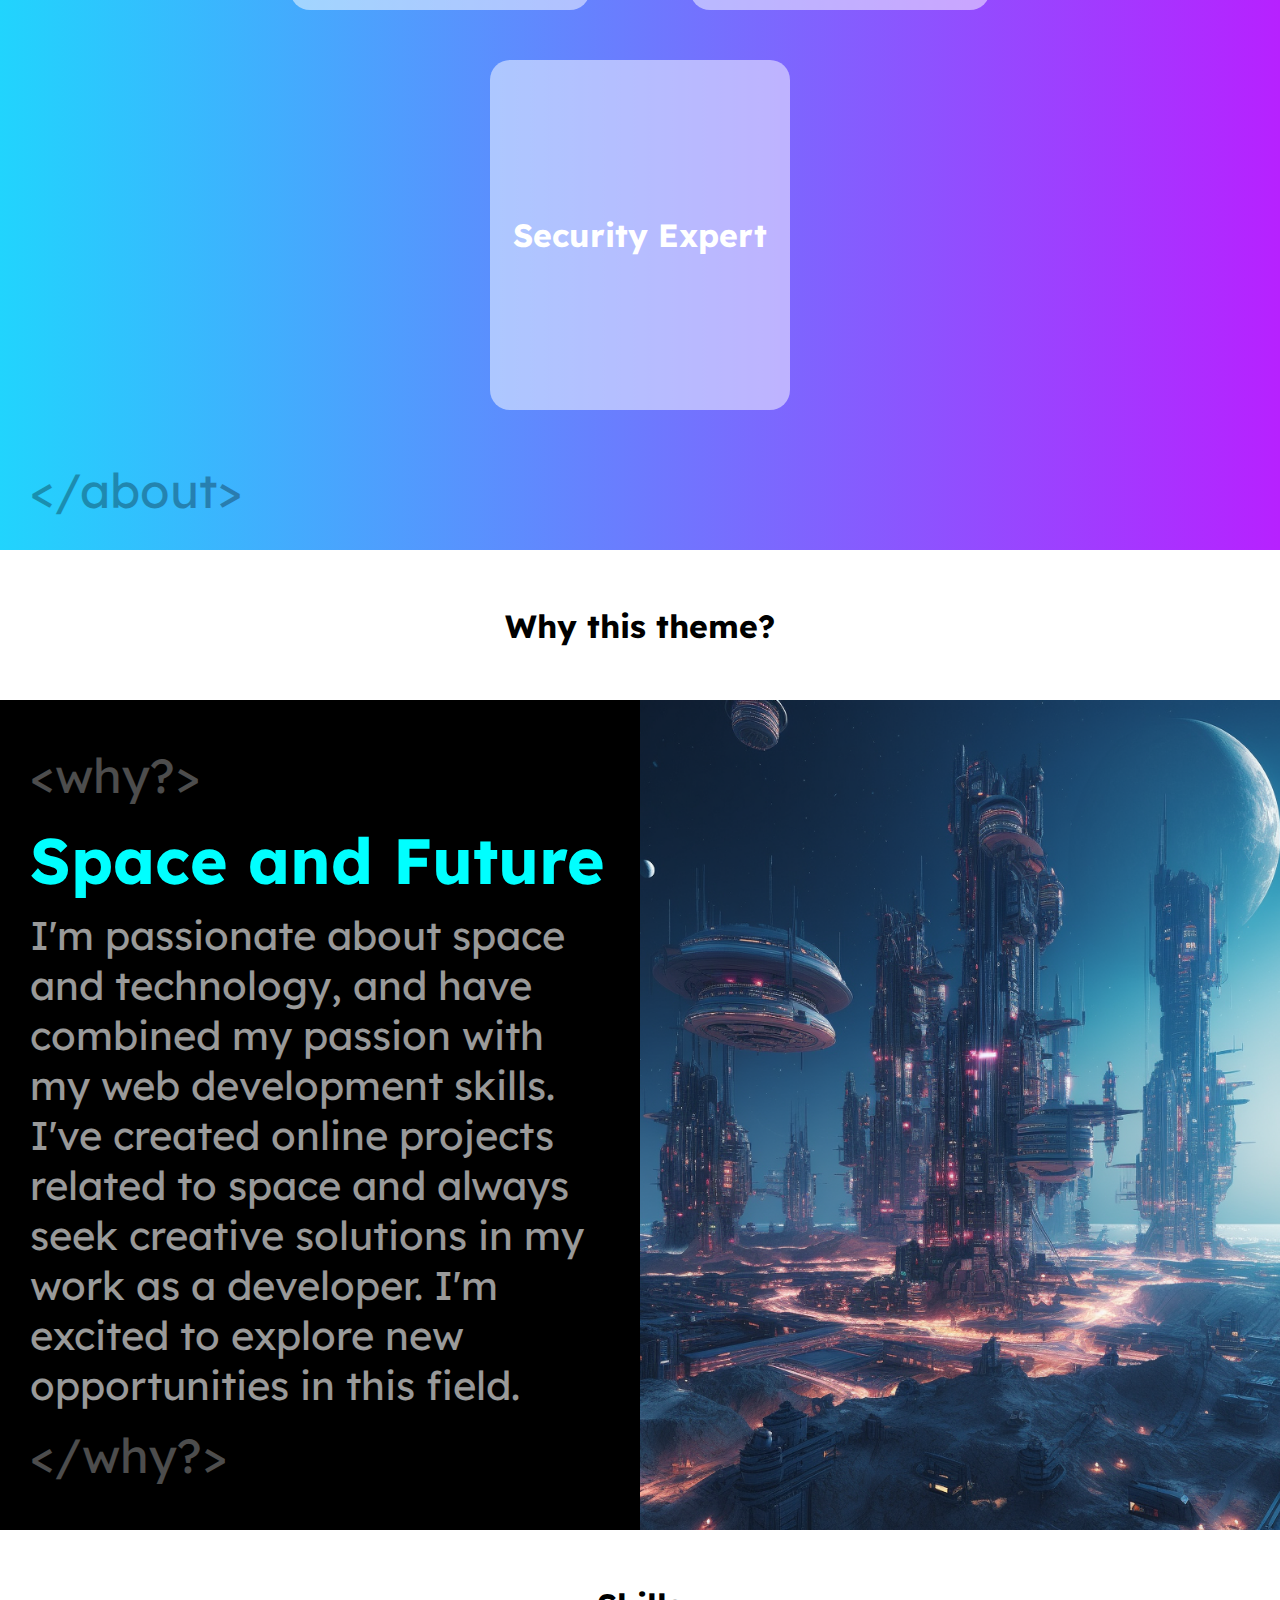
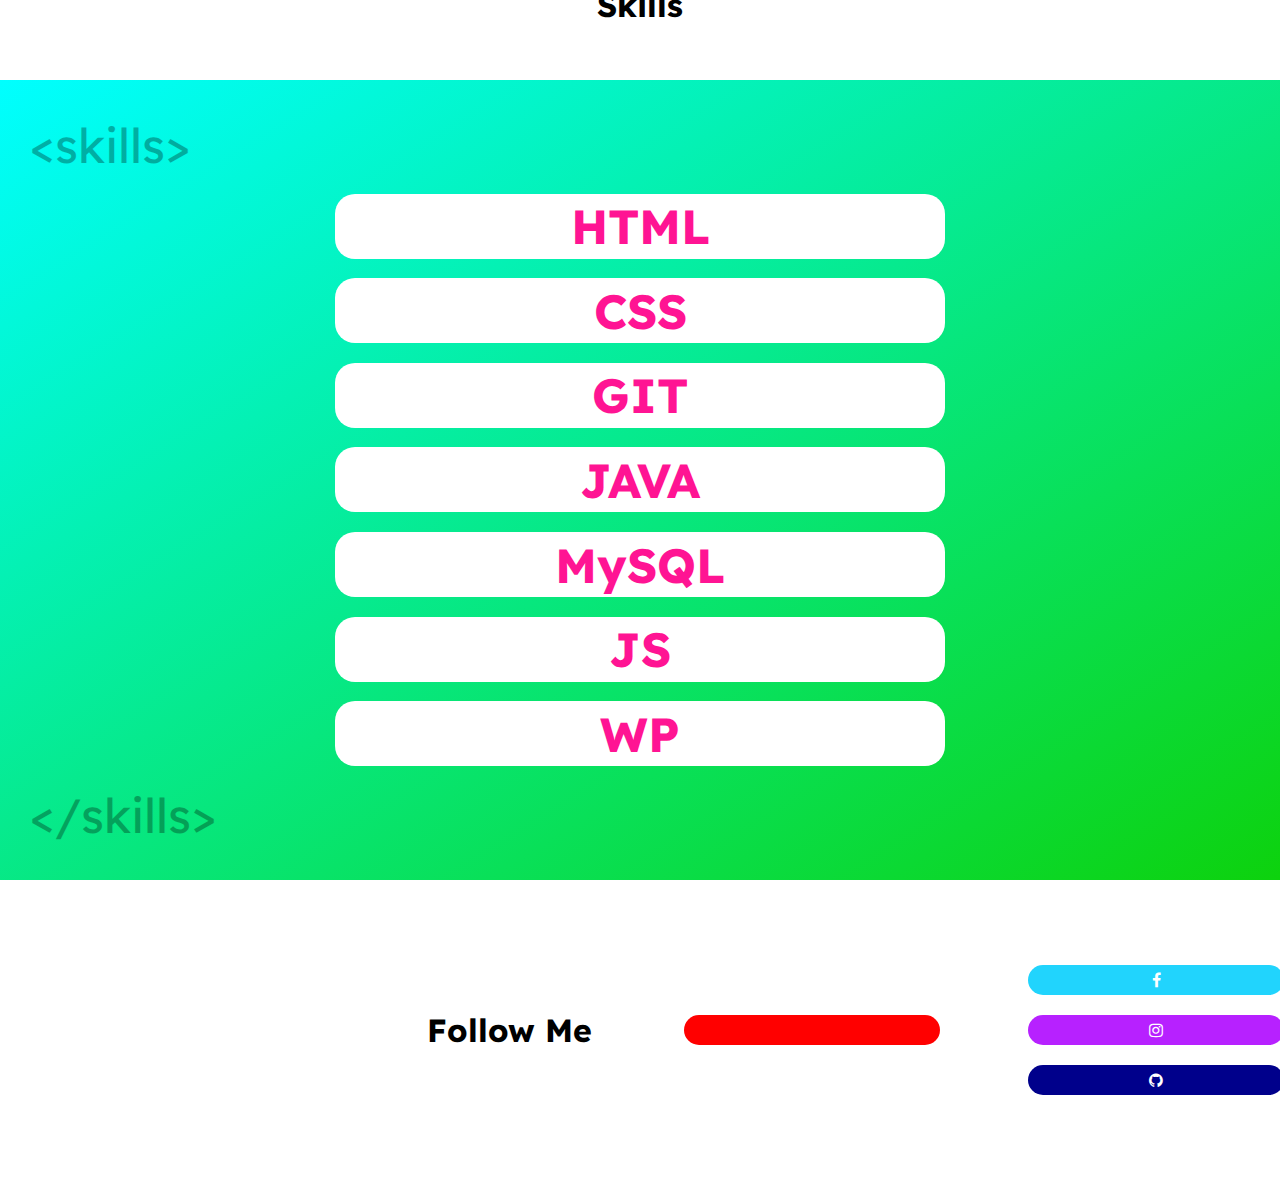
==== commit 91d12172: "bien bien" ====
--- a/index.html
+++ b/index.html
@@ -16,9 +16,9 @@
     <header>
         <nav>
             <ul>
-                <li><a href="">Contact{}</a></li>
-                <li><a href="">Proyects{}</a></li>
-                <li><a href="" style="color:#42C920">Home{}</a></li>
+                <li><a href="html/contact.html">Contact{}</a></li>
+                <li><a href="html/proyects.html">Proyects{}</a></li>
+                <li><a href="#" style="color:#42C920">Home{}</a></li>
             </ul>
         </nav>
     </header>
@@ -122,9 +122,7 @@
             </div>
             <div class="parte2">
                 <h1>Follow Me</h1>
-                <div class="Linkedin">
-                    <a href="https://www.linkedin.com/in/aris-maximilian-kuhs-00b921250/" class="fa fa-linkedin"></a>
-                </div>
+                <a href="https://www.linkedin.com/in/aris-maximilian-kuhs-00b921250/" class="fa fa-linkedin"><div class="Linkedin"></div></a>
                 <div class="facebook">
                     <a href="https://www.facebook.com/aris.kuhs" class="fa fa-facebook"></a>
                 </div>
--- a/css/index_css.css
+++ b/css/index_css.css
@@ -29,13 +29,13 @@
 
 nav ul li:hover a{
     color: #42C920;
-    transition: 0.3s;
 }
 
 nav ul li a{
     text-decoration: none;
     color: black;
     margin: 30px;
+    transition: all 0.3s ease-in-out;
 }
 
 .portada {
@@ -275,6 +275,7 @@
     justify-content: center;
     border-radius: 20px;
     background-color: white;
+    transition: all 300ms ease-in-out;
 }
 
 .skills h1{
@@ -285,9 +286,9 @@
 .skills:hover{
     height: 80px;
     transition: ease-in-out 500ms;
-    background-color: lightskyblue;
+    filter: invert();
     cursor: pointer;
-    border: 3px solid white;
+    border: 3px solid black;
 }
 
 footer{
@@ -306,8 +307,6 @@
     justify-content: center;
 }
 
-
-
 .parte2{
     width: 100%;
     height: 100%;
@@ -321,6 +320,11 @@
 .parte2 a{
     text-decoration: none;
     color: white;
+    width: 100%;
+    height: 100%;
+    display: flex;
+    justify-content: center;
+    align-items: center;
 }
 
 .parte2 div{
@@ -342,6 +346,7 @@
     width: 60%;
     height: 10%;
     background-color: red;
+    transition: all 500ms ease-in-out;
 }
 
 .facebook{
@@ -352,6 +357,7 @@
     width: 60%;
     height: 10%;
     background-color: #21D4FD;
+    transition: all 500ms ease-in-out;
 }
 
 .insta{
@@ -362,6 +368,7 @@
     width: 60%;
     height: 10%;
     background-color: #B721FF;
+    transition: all 500ms ease-in-out;
 }
 
 .github{
@@ -372,4 +379,5 @@
     width: 60%;
     height: 10%;
     background-color: darkblue;
+    transition: all 500ms ease-in-out;
 }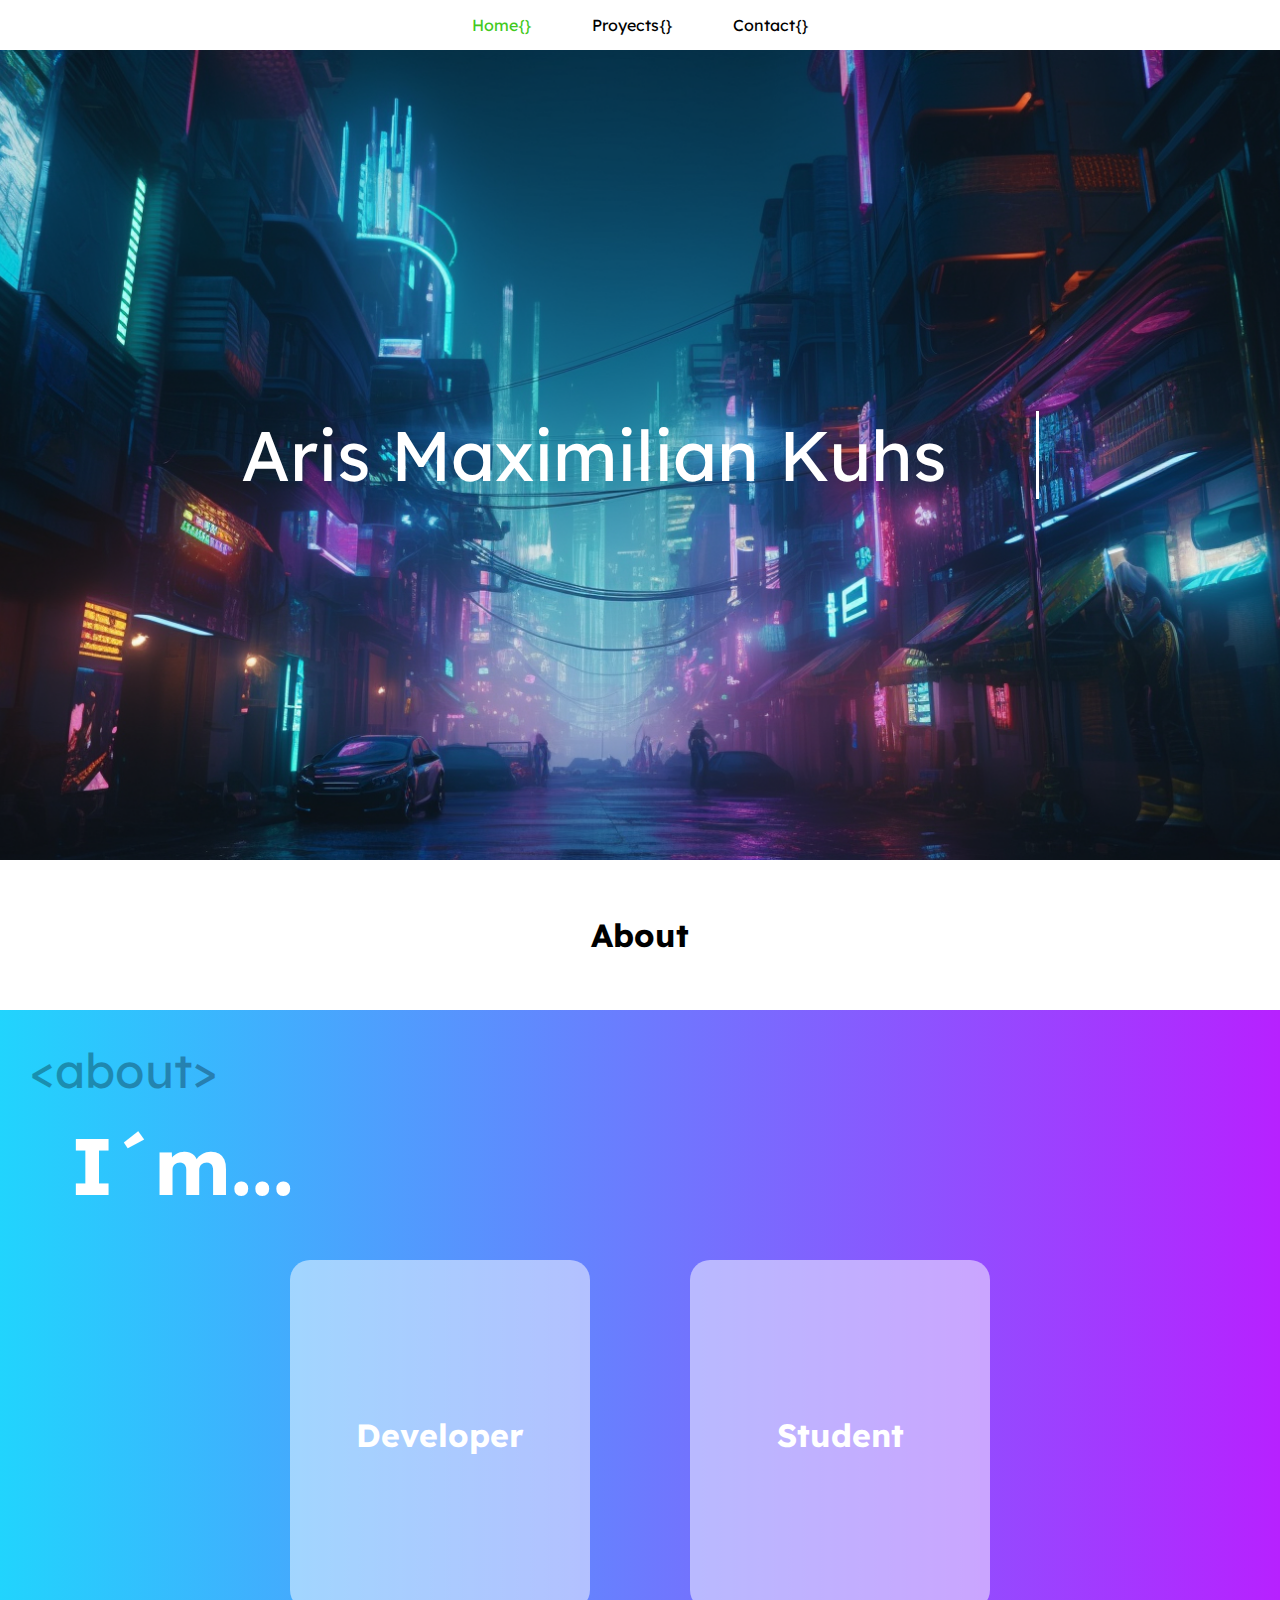
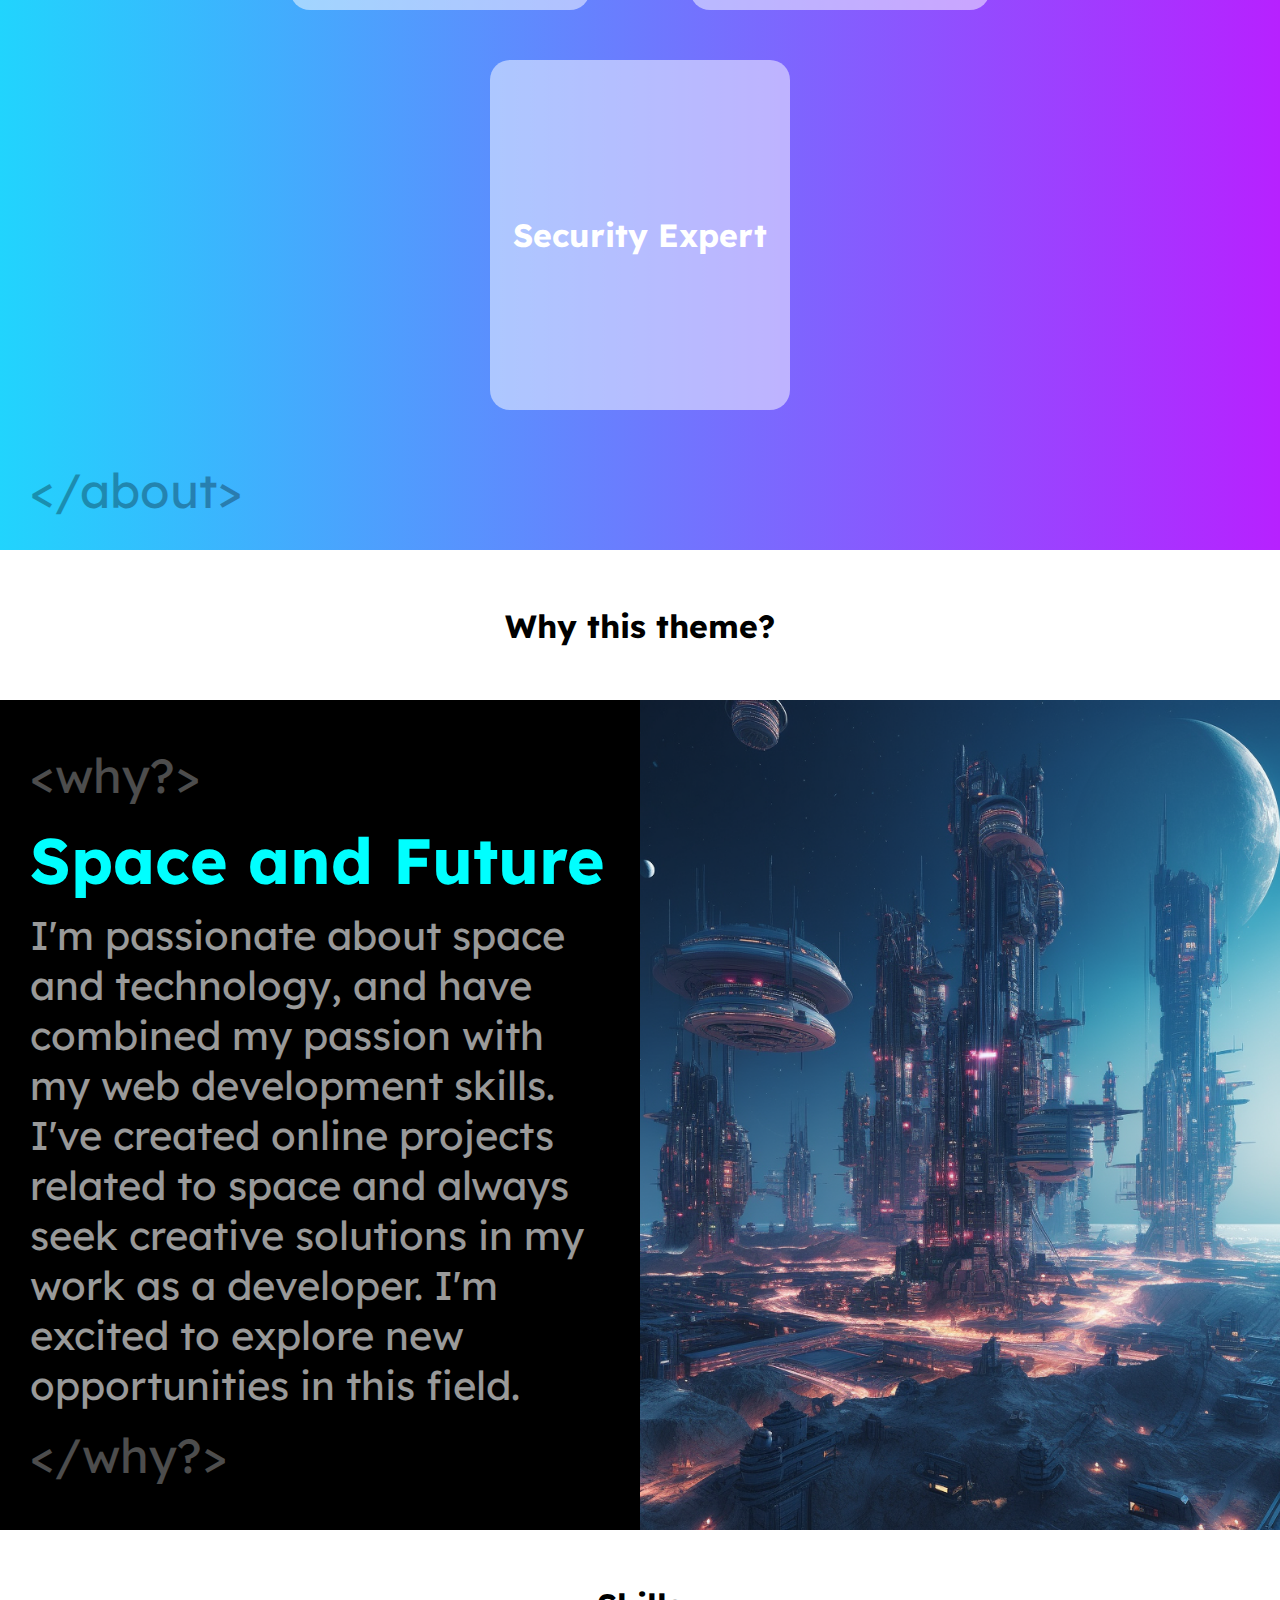
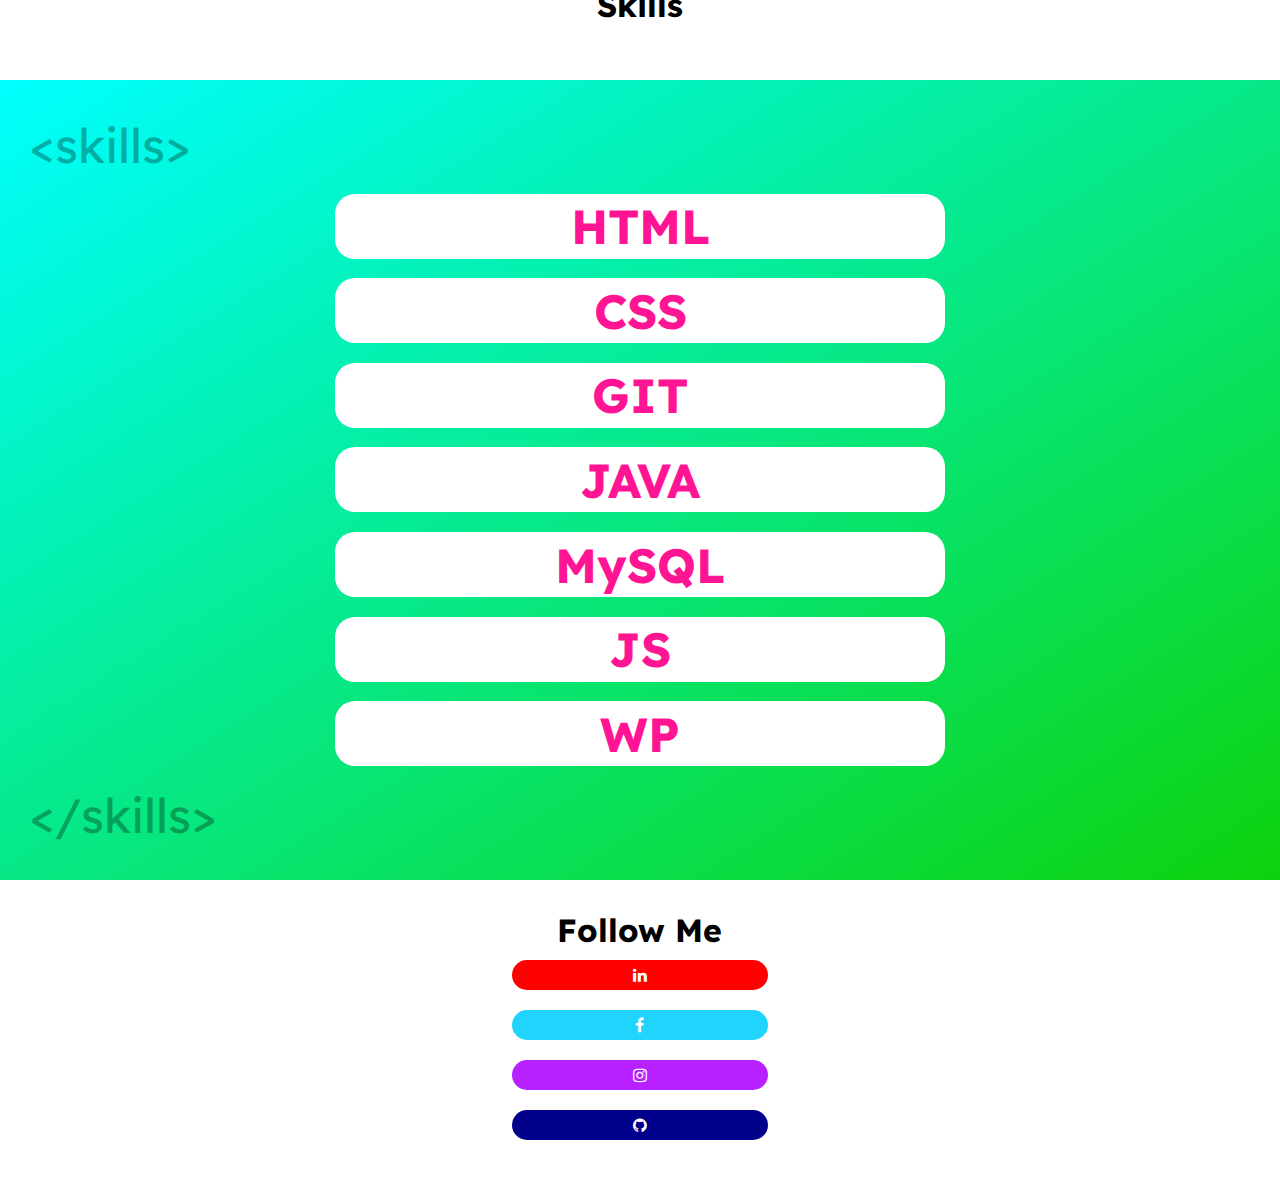
==== commit e70ab45d: "Nada nuevo" ====
--- a/index.html
+++ b/index.html
@@ -122,7 +122,9 @@
             </div>
             <div class="parte2">
                 <h1>Follow Me</h1>
-                <a href="https://www.linkedin.com/in/aris-maximilian-kuhs-00b921250/" class="fa fa-linkedin"><div class="Linkedin"></div></a>
+                <div class="Linkedin">
+                    <a href="https://www.linkedin.com/in/aris-maximilian-kuhs-00b921250/" class="fa fa-linkedin"></a>
+                </div>
                 <div class="facebook">
                     <a href="https://www.facebook.com/aris.kuhs" class="fa fa-facebook"></a>
                 </div>
--- a/css/index_css.css
+++ b/css/index_css.css
@@ -291,6 +291,8 @@
     border: 3px solid black;
 }
 
+/* Codigo del footer */
+
 footer{
     height: 300px;
     width: 100%;
@@ -323,8 +325,8 @@
     width: 100%;
     height: 100%;
     display: flex;
-    justify-content: center;
-    align-items: center;
+    align-items: center;
+    justify-content: center;
 }
 
 .parte2 div{
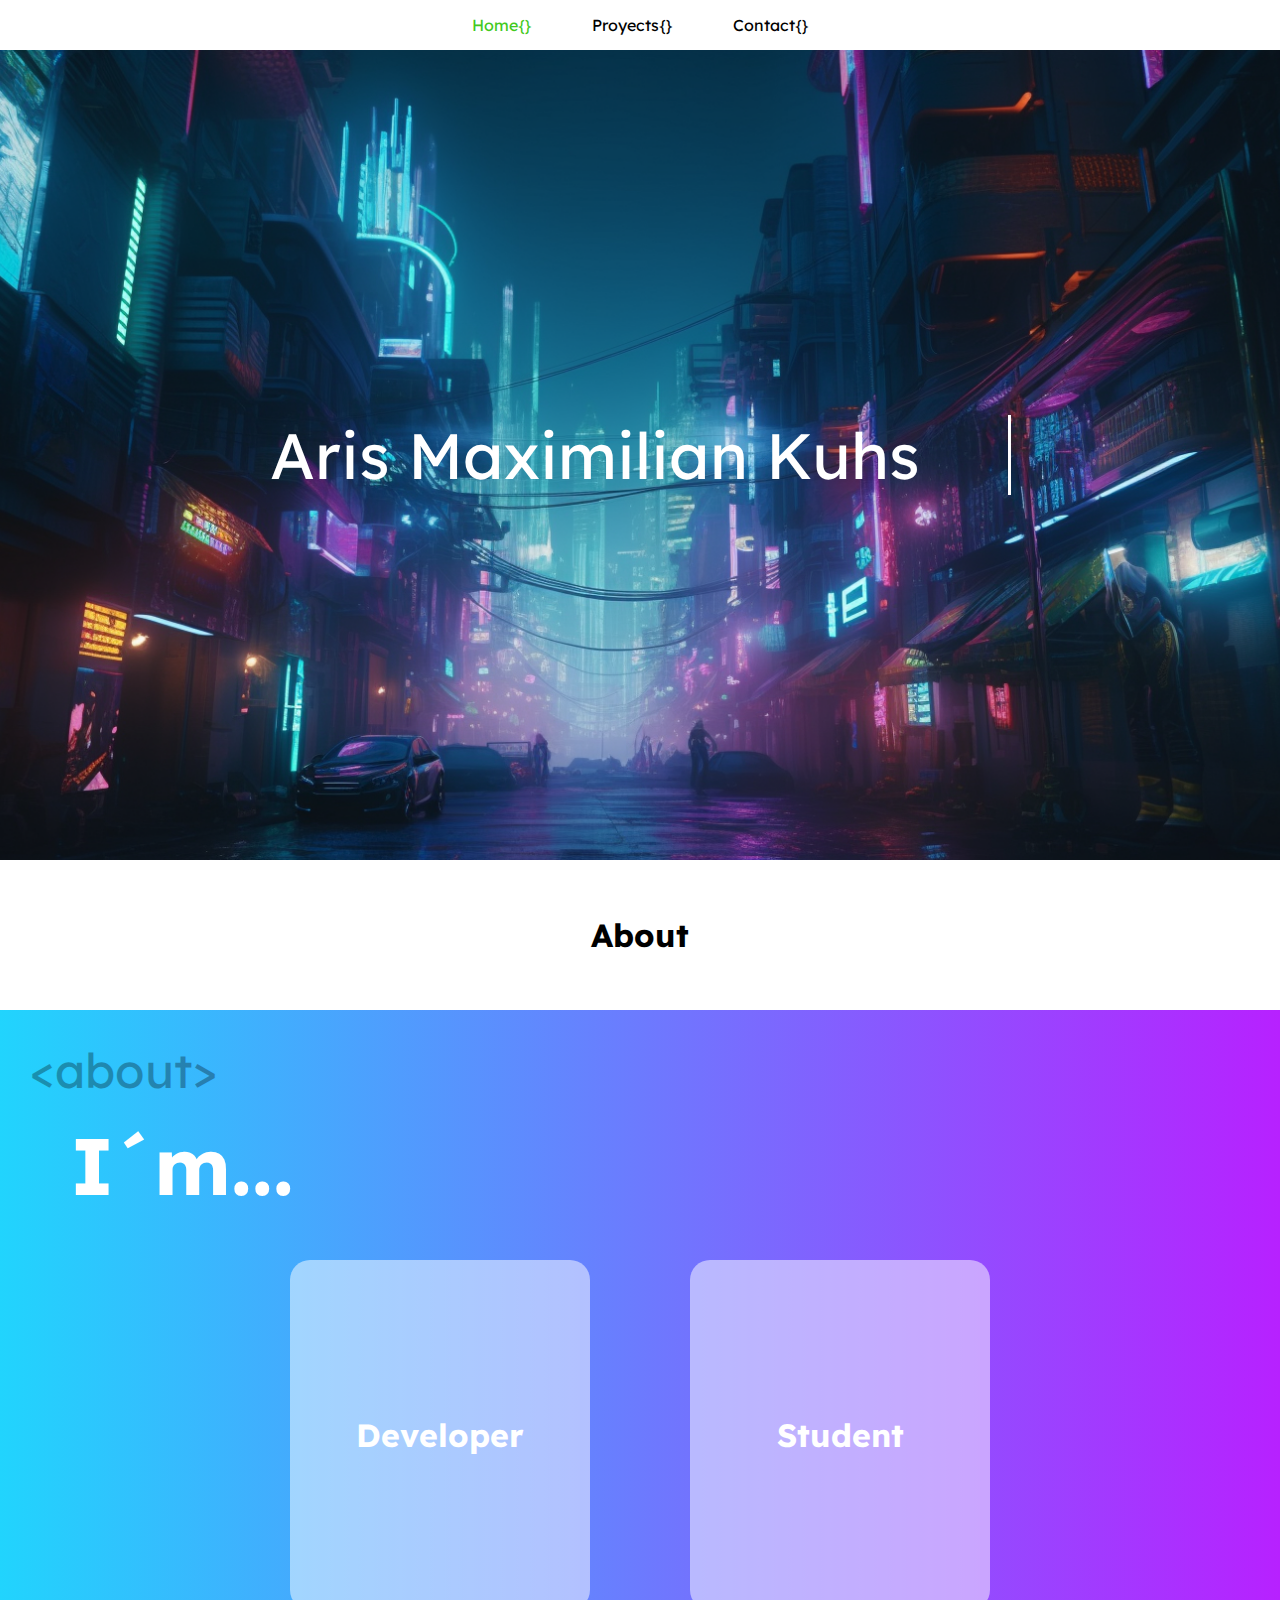
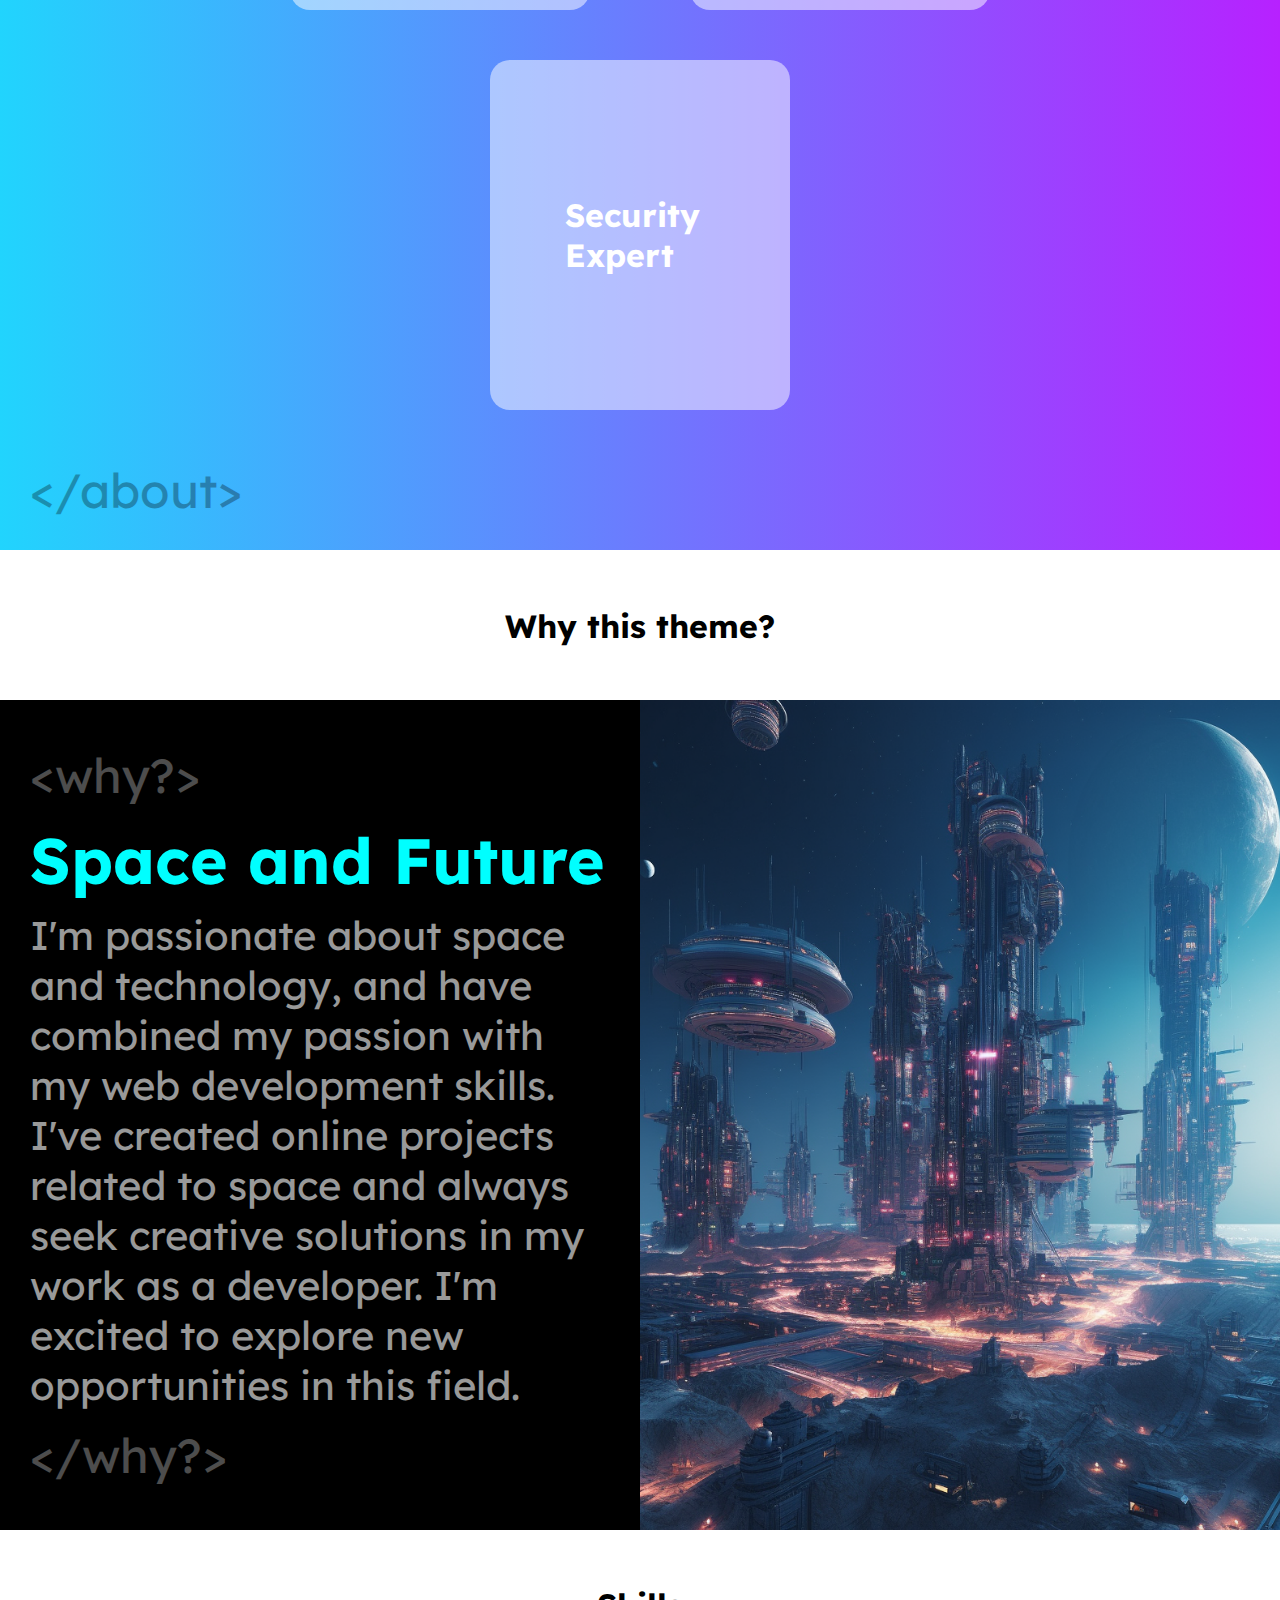
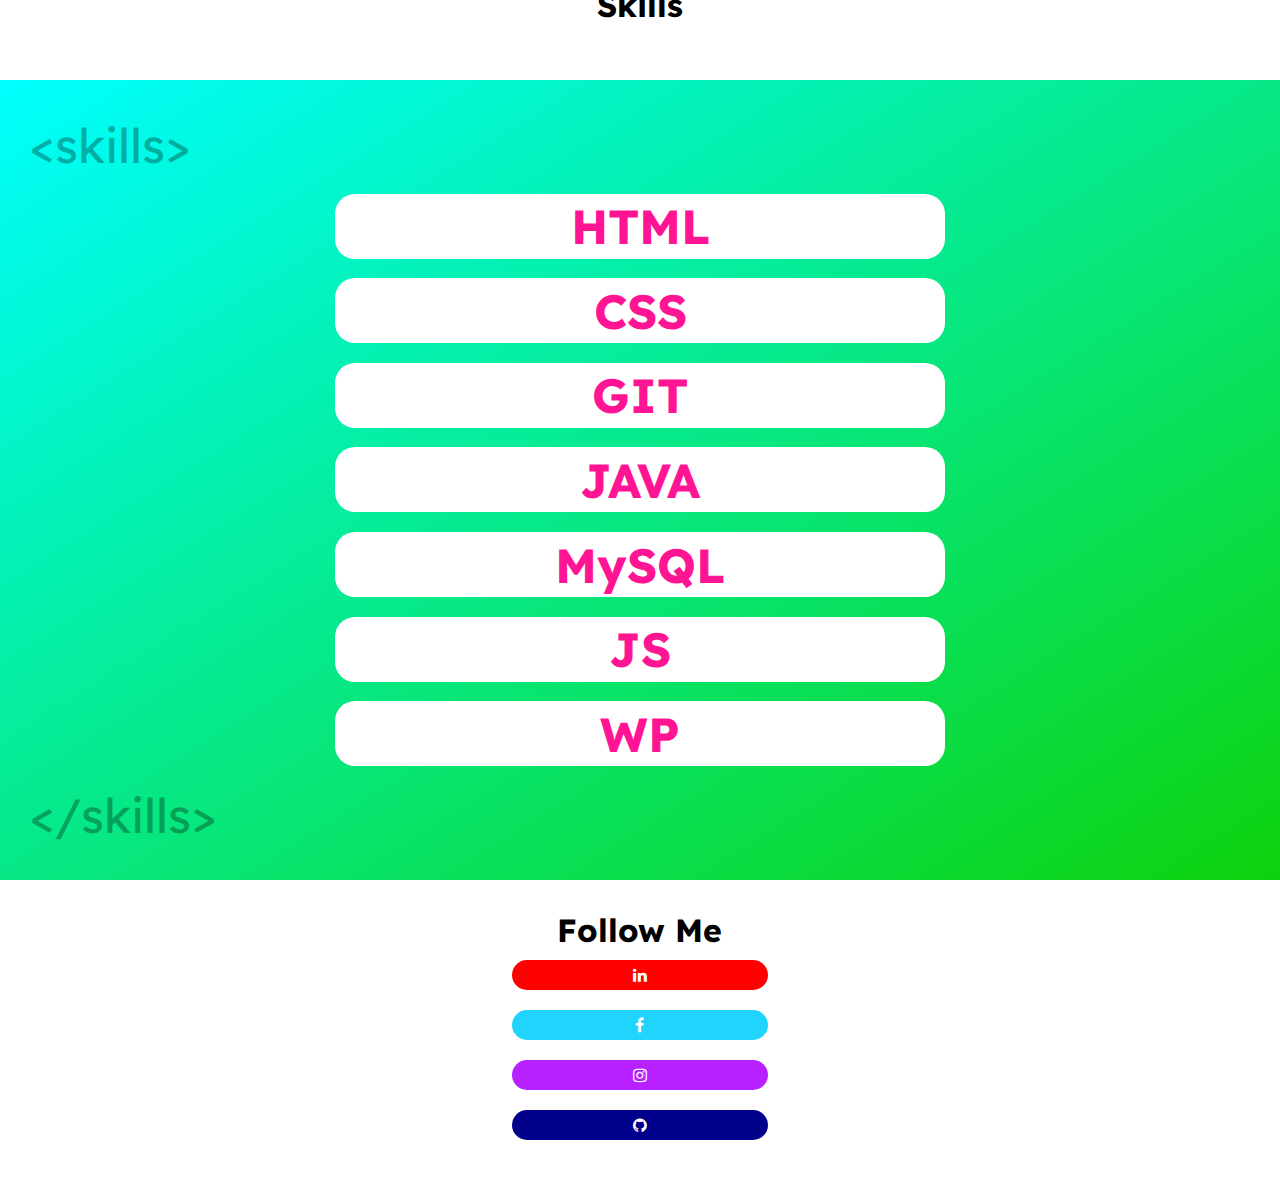
==== commit d9719c27: "todo acabado" ====
--- a/index.html
+++ b/index.html
@@ -16,7 +16,7 @@
     <header>
         <nav>
             <ul>
-                <li><a href="html/contact.html">Contact{}</a></li>
+                <li><a href="html/contacto.html">Contact{}</a></li>
                 <li><a href="html/proyects.html">Proyects{}</a></li>
                 <li><a href="#" style="color:#42C920">Home{}</a></li>
             </ul>
--- a/css/index_css.css
+++ b/css/index_css.css
@@ -55,7 +55,7 @@
     white-space: nowrap;
     overflow: hidden;
     border-right: 3px solid;
-    font-size: 70px;
+    font-size: 5vw;
     color: white;
 }
   
@@ -164,15 +164,50 @@
     padding: 20px;
     margin: 50px;
     margin-top: 0;
+    transition: all 800ms ease-in-out;
+    overflow: hidden;
+    position: relative;
+}
+
+.box3:hover{
+    width: 40%;
+    height: max-content;
+    border-radius: 20px;
+    background-color: rgba(255, 255, 255, 0.5);
+    display: flex;
+    justify-content: center;
+    align-content: center;
+    flex-wrap: wrap;
+    padding: 20px;
+    margin: 50px;
+    margin-top: 0;
 }
 
 .box3 h1{
+    position: absolute;
     color: white;
     font-size: 2rem;
-}
-
-.box3 p{
-    display: none;
+    top: 50%;
+    left: 50%;
+    transform: translate(-50%, -50%);
+    opacity: 1;
+    transition: all 0.3s ease-in-out;
+}
+
+.box3:hover h1{
+    opacity: 0;
+}
+
+.box3 p {
+    opacity: 0;
+    transition: all 0.5s ease-in-out;
+    font-size: 1.5rem;
+    color: black;
+  }
+  
+.box3:hover p{
+    opacity: 1;
+    transition-delay: 0.3s;
 }
 
 .container3{
@@ -291,6 +326,22 @@
     border: 3px solid black;
 }
 
+/* RESPONSIVE */
+
+@media (max-width: 576px) {
+    .box3 p{
+        font-size: 1rem;
+    }
+
+    .box3:hover{
+        width: 60%;
+    }
+
+    .box6 p{
+        font-size: 1.8rem;
+    }
+}
+
 /* Codigo del footer */
 
 footer{
